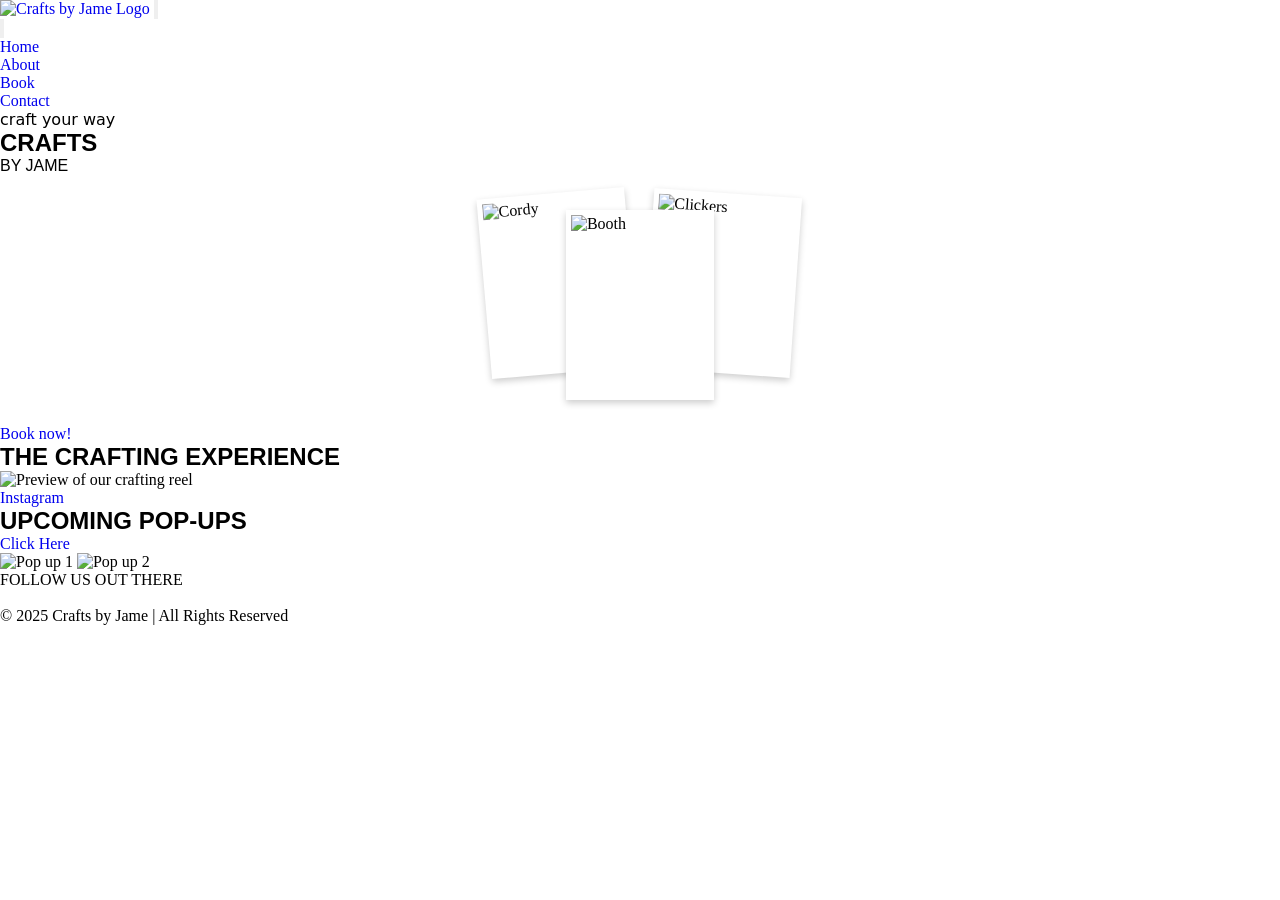
==== index.html @ d99b54c0 "Phone/base HTML for all pages & hamburger menu Home, About, Book and Contact pages with shared heade" ====
<!DOCTYPE html>
<html lang="en">
  <head>
    <meta charset="utf-8">
    <meta name="viewport" content="width=device-width, initial-scale=1.0">
    <title>Crafts by Jame</title>

    <link href="styles.css" rel="stylesheet">
    <link rel="shortcut icon" href="img/favicon.ico">
    <link rel="icon" type="image/png" sizes="32x32" href="img/logo.png">

    <script src="script.js" defer></script>
  </head>

  <body>
    <header id="site_header">
      <a id="logo" href="index.html"><img src="img/logo.png" alt="Crafts by Jame Logo"></a>

      <!-- Hamburger icon (visible on phone) -->
      <button id="menu_open" class="menu_toggle" type="button"
              aria-label="Open menu" aria-controls="site_nav" aria-expanded="false">
        <img src="img/hamburger.svg" alt="">
      </button>

      <!-- The white menu panel from your "Hamburger" frame -->
      <nav id="site_nav" aria-label="Main menu">
        <button id="menu_close" class="menu_toggle" type="button" aria-label="Close menu">
          <img src="img/close.svg" alt="">
        </button>
        <ul>
          <li><a href="index.html" aria-current="page">Home</a></li>
          <li><a href="about.html">About</a></li>
          <li><a href="book.html">Book</a></li>
          <li><a href="contact.html">Contact</a></li>
        </ul>
      </nav>
    </header>

    <main>
      <section id="landing_section" class="home">
        <p class="chelsea tagline">craft your way</p>
        <h1 class="jl_chubby heading">CRAFTS</h1>
        <p class="ahkio subheading">BY JAME</p>

        <div id="photo_display">
          <div id="photo_1_container" class="photo_container">
            <img id="photo_1" src="img/homepage_clickers.png" alt="Clickers">
          </div>
          <div id="photo_2_container" class="photo_container">
            <img id="photo_2" src="img/homepage_booth.png" alt="Booth">
          </div>
          <div id="photo_3_container" class="photo_container">
            <img id="photo_3" src="img/homepage_cordy.png" alt="Cordy">
          </div>
        </div>

        <a class="book_button" href="book.html">Book now!</a>

        <!-- Decorative flowers: empty alt so screen readers skip them -->
        <img class="flower flower_1" src="img/flower_pink.png" alt="" aria-hidden="true">
      </section>

      <section id="reel_section" class="home">
        <h2 class="koulen">
          <span class="heading1">THE CRAFTING</span>
          <span class="heading2">EXPERIENCE</span>
        </h2>

        <!-- The grey box in your design. Swap for a <video> or a thumbnail image -->
        <div id="reel_display">
          <img src="img/reel_thumbnail.png" alt="Preview of our crafting reel">
          <!-- or: <video src="img/reel.mp4" controls muted playsinline></video> -->
        </div>

        <a class="reel_button" href="https://www.instagram.com/craftsbyjame_/" target="_blank" rel="noopener noreferrer">
          <img src="img/instagram_icon.svg" alt="">Instagram
        </a>

        <img class="flower flower_2" src="img/flower_pink.png" alt="" aria-hidden="true">
        <img class="flower flower_3" src="img/flower_maroon.png" alt="" aria-hidden="true">
      </section>

      <section id="popup_section" class="home">
        <h2 class="koulen">
          <span class="heading1">UPCOMING</span>
          <span class="heading2">POP-UPS</span>
        </h2>

        <a class="popup_button" href="https://www.instagram.com/craftsbyjame_/" target="_blank" rel="noopener noreferrer">Click Here</a>

        <div id="popup_display">
          <img id="popup_1" src="img/pop_up_1.png" alt="Pop up 1">
          <img id="popup_2" src="img/pop_up_2.png" alt="Pop up 2">
        </div>

        <img class="flower flower_4" src="img/flower_maroon.png" alt="" aria-hidden="true">
        <img class="flower flower_5" src="img/flower_maroon.png" alt="" aria-hidden="true">
      </section>
    </main>

    <footer>
      <p>FOLLOW US OUT THERE</p>
      <div id="socials">
        <a href="https://l.instagram.com/?u=https%3A%2F%2Fwww.facebook.com%2Fshare%2F1hfjC8iZJB%2F%3Fmibextid%3DwwXIfr%26utm_source%3Dig%26utm_medium%3Dsocial%26utm_content%3Dlink_in_bio&e=AUCQIAP64lQqM_lVX4j5C6bkN1sr5FkUZqqhxcIa7HISJCRMqizkItvLXdOyJtxdk3TzlihBDzHvTtTjVTxsHgUup_4H08R-4UPWXWNkDh7cffEGTd5aubzJmv0h0WjF61WEDGA" aria-label="Facebook"><img src="img/facebook_icon.svg" alt=""></a>
        <a href="https://www.instagram.com/craftsbyjame_?utm_source=ig_web_button_share_sheet&srtk=ZDNlZDc0MzIxNw==" aria-label="Instagram"><img src="img/instagram_icon.svg" alt=""></a>
      </div>
      <p>&copy; 2025 Crafts by Jame | All Rights Reserved</p>
    </footer>
  </body>
</html>
---- styles.css ----
@font-face {
  font-family: 'JI Chubby Caps';
  src: url('fonts/JI Chubby Caps.ttf') format('truetype');
  font-weight: normal;
  font-style: normal;
}

@font-face {
  font-family: 'Ahkio-W00-Light';
  src: url('fonts/Ahkio-W00-Light.ttf') format('truetype');
  font-weight: normal;
  font-style: normal;
}

.chelsea-market-regular {
  font-family: "Chelsea Market", system-ui;
  font-weight: 400;
  font-style: normal;
}

.koulen-regular {
  font-family: "Koulen", sans-serif;
  font-weight: 400;
  font-style: normal;
}

* {
  padding: 0;
  margin: 0;
}

a {
  text-decoration: none;

}

/*PHONE VIEWPORT/BASE STYLES*/

/*BODY STYLES*/
.flower {
  position: absolute;
}

#logo img {
  height: 63px;
  width: 63px;
}

.chelsea {
  font-family: "Chelsea Market", system-ui;
}

.koulen {
  font-family: "Koulen", sans-serif;
}

.jl_chubby {
  font-family: 'JI Chubby Caps', sans-serif;
}

.ahkio {
  font-family: 'Ahkio-W00-Light', sans-serif;
}
/*HEADER STYLES*/

/*NAVIGATION STYLES*/

/*FOOTER STYLES*/

/*HOMEPAGE STYLES*/
/*HOME LANDING SECTION STYLES*/

#photo_display {
  position: relative;
  width: 100%;
  max-width: 380px;
  height: 250px;
  margin: 0 auto;
}

.photo_container {
  position: absolute;
  padding: 5px;
  background: white;
  box-shadow: 0 3px 7px #0003;
  box-sizing: border-box;
}

.photo_container img {
  display: block;
  width: 100%;
  height: 100%;
  object-fit: cover;
  object-position: center;
}

/* Left photo */
#photo_1_container {
  width: 39%;
  height: 72%;
  right: 9%;
  top: 7%;
  transform: rotate(4deg);
  z-index: 1;
}

/* Center photo */
#photo_2_container {
  width: 39%;
  height: 76%;
  left: 30.5%;
  top: 14%;
  z-index: 2;
}

/* Right photo */
#photo_3_container {
  width: 39%;
  height: 72%;
  left: 9%;
  top: 7%;
  transform: rotate(-5deg);
  z-index: 1;
}
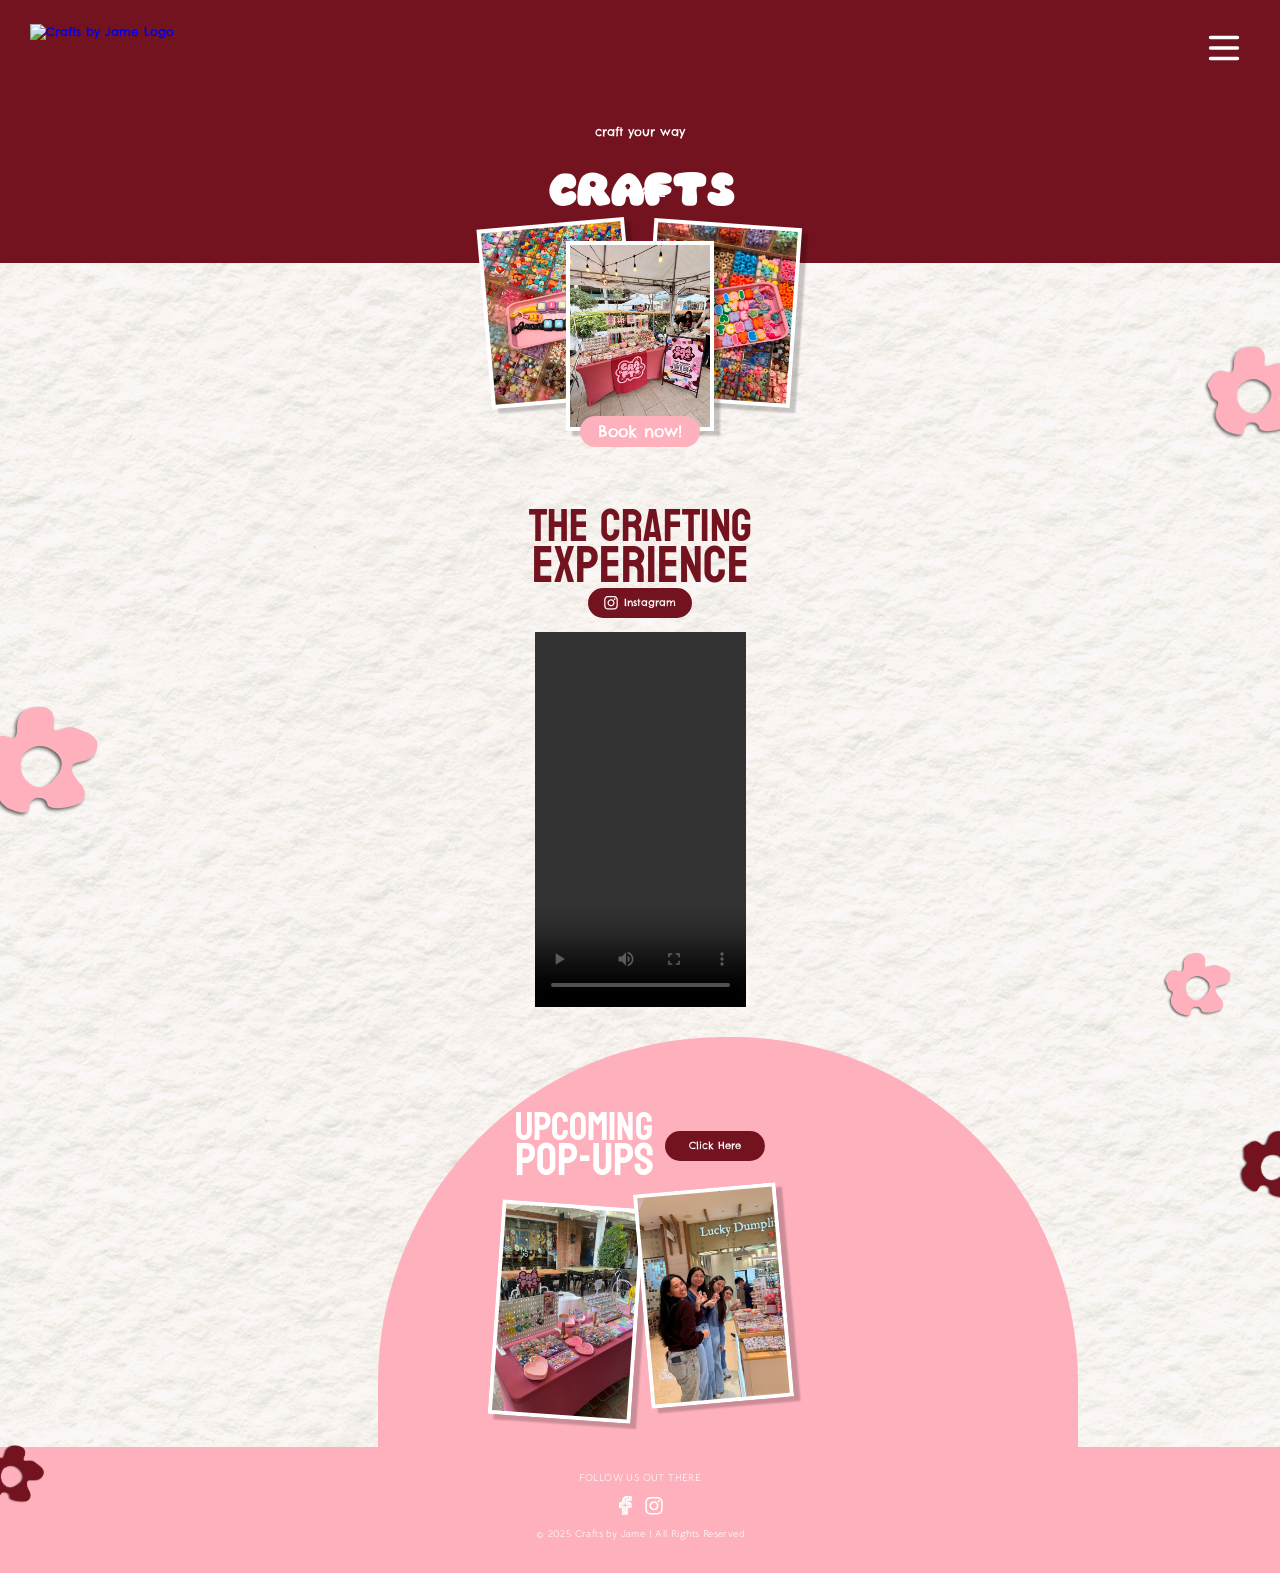
==== commit 75e943ba: "Applied CSS on phone rules Typefaces locally sourced are uploaded" ====
--- a/index.html
+++ b/index.html
@@ -44,13 +44,13 @@
 
         <div id="photo_display">
           <div id="photo_1_container" class="photo_container">
-            <img id="photo_1" src="img/homepage_clickers.png" alt="Clickers">
+            <img id="photo_1" src="img/homepage_clickers.jpg" alt="Clickers">
           </div>
           <div id="photo_2_container" class="photo_container">
-            <img id="photo_2" src="img/homepage_booth.png" alt="Booth">
+            <img id="photo_2" src="img/homepage_booth.jpg" alt="Booth">
           </div>
           <div id="photo_3_container" class="photo_container">
-            <img id="photo_3" src="img/homepage_cordy.png" alt="Cordy">
+            <img id="photo_3" src="img/homepage_cordy.jpg" alt="Cordy">
           </div>
         </div>
 
@@ -68,8 +68,10 @@
 
         <!-- The grey box in your design. Swap for a <video> or a thumbnail image -->
         <div id="reel_display">
-          <img src="img/reel_thumbnail.png" alt="Preview of our crafting reel">
-          <!-- or: <video src="img/reel.mp4" controls muted playsinline></video> -->
+          <video controls>
+            <source src="img/reel.mp4" type="video/mp4">
+            <!--VIDEO REEL DOES NOT INCLUDE CAPTIONS/DESCRIPTIVE ASSISTANCE NOT NEEDED-->
+          </video>
         </div>
 
         <a class="reel_button" href="https://www.instagram.com/craftsbyjame_/" target="_blank" rel="noopener noreferrer">
@@ -77,20 +79,20 @@
         </a>
 
         <img class="flower flower_2" src="img/flower_pink.png" alt="" aria-hidden="true">
-        <img class="flower flower_3" src="img/flower_maroon.png" alt="" aria-hidden="true">
+        <img class="flower flower_3" src="img/flower_pink.png" alt="" aria-hidden="true">
       </section>
 
       <section id="popup_section" class="home">
         <h2 class="koulen">
-          <span class="heading1">UPCOMING</span>
-          <span class="heading2">POP-UPS</span>
+          <span class="heading2">UPCOMING</span>
+          <span class="heading1">POP-UPS</span>
         </h2>
 
         <a class="popup_button" href="https://www.instagram.com/craftsbyjame_/" target="_blank" rel="noopener noreferrer">Click Here</a>
 
         <div id="popup_display">
-          <img id="popup_1" src="img/pop_up_1.png" alt="Pop up 1">
-          <img id="popup_2" src="img/pop_up_2.png" alt="Pop up 2">
+          <img id="popup_1" src="img/pop_up_1.jpg" alt="Pop up 1">
+          <img id="popup_2" src="img/pop_up_2.jpg" alt="Pop up 2">
         </div>
 
         <img class="flower flower_4" src="img/flower_maroon.png" alt="" aria-hidden="true">
@@ -98,11 +100,11 @@
       </section>
     </main>
 
-    <footer>
+    <footer class="bellota">
       <p>FOLLOW US OUT THERE</p>
       <div id="socials">
-        <a href="https://l.instagram.com/?u=https%3A%2F%2Fwww.facebook.com%2Fshare%2F1hfjC8iZJB%2F%3Fmibextid%3DwwXIfr%26utm_source%3Dig%26utm_medium%3Dsocial%26utm_content%3Dlink_in_bio&e=AUCQIAP64lQqM_lVX4j5C6bkN1sr5FkUZqqhxcIa7HISJCRMqizkItvLXdOyJtxdk3TzlihBDzHvTtTjVTxsHgUup_4H08R-4UPWXWNkDh7cffEGTd5aubzJmv0h0WjF61WEDGA" aria-label="Facebook"><img src="img/facebook_icon.svg" alt=""></a>
-        <a href="https://www.instagram.com/craftsbyjame_?utm_source=ig_web_button_share_sheet&srtk=ZDNlZDc0MzIxNw==" aria-label="Instagram"><img src="img/instagram_icon.svg" alt=""></a>
+        <a id="fb" href="https://web.facebook.com/people/Crafts-by-Jame/100069148505794/?mibextid=wwXIfr&rdid=EOwIeHgqQF9pMduc&share_url=https%3A%2F%2Fwww.facebook.com%2Fshare%2F1hfjC8iZJB%2F%3Fmibextid%3DwwXIfr%26utm_source%3Dig%26utm_medium%3Dsocial%26utm_content%3Dlink_in_bio&_rdc=1&_rdr#" aria-label="Facebook"><img src="img/facebook_icon.svg" alt=""></a>
+        <a id="ig" href="https://www.instagram.com/craftsbyjame_?utm_source=ig_web_button_share_sheet&srtk=ZDNlZDc0MzIxNw==" aria-label="Instagram"><img src="img/instagram_icon.svg" alt=""></a>
       </div>
       <p>&copy; 2025 Crafts by Jame | All Rights Reserved</p>
     </footer>
--- a/styles.css
+++ b/styles.css
@@ -1,3 +1,5 @@
+/* Google Fonts for Chelsea Market, Koulen and Bellota Text (the HTML doesn't link them) */
+@import url('https://fonts.googleapis.com/css2?family=Bellota+Text:wght@400;700&family=Chelsea+Market&family=Koulen&display=swap');
 
 @font-face {
   font-family: 'JI Chubby Caps';
@@ -13,6 +15,20 @@
   font-style: normal;
 }
 
+/* ============================================================
+   DESIGN TOKENS
+   ============================================================ */
+:root {
+  --pink_light: #FDDEE3;
+  --pink: #FEB0BD;
+  --maroon: #73131F;
+  --white: #FFFFFF;
+  --black: #000000;
+  --paper: #F7F3F0;          /* fallback color while the paper image loads */
+  --paper_img: url('img/paper_bg.jpg');
+  --photo_shadow: 6px 5px 2px #0003;
+}
+
 .chelsea-market-regular {
   font-family: "Chelsea Market", system-ui;
   font-weight: 400;
@@ -32,14 +48,104 @@
 
 a {
   text-decoration: none;
-
 }
 
 /*PHONE VIEWPORT/BASE STYLES*/
 
 /*BODY STYLES*/
+html {
+  scroll-behavior: smooth;
+  overflow-x: hidden;          /* stops flowers that bleed off the edge from widening the page on phones (body alone isn't enough) */
+}
+
+body {
+  font-synthesis: none;
+  font-family: "Chelsea Market", system-ui;
+  font-size: 12px;
+  line-height: 1.4;
+  color: var(--maroon);
+  background: var(--paper_img) top center / 100% auto repeat-y, var(--paper);
+  overflow-x: hidden;          /* flowers bleed off the screen edge */
+}
+
+/* Decorations (flowers, the pink pop-up dome) deliberately stick out past the screen edges. Clip them at <main>
+   so they can't make the page wider than the phone; that is what stretched the fixed menu bar. Only the
+   horizontal axis is clipped, so flowers can still overlap sections above and below. */
+main {
+  overflow-x: clip;
+}
+
+
+a:focus-visible,
+button:focus-visible {
+  outline: 3px solid var(--black);
+  outline-offset: 3px;
+}
+
 .flower {
   position: absolute;
+
+  pointer-events: none;
+}
+
+/* About page only: pink glow in the top-left and bottom-right corners, plain paper everywhere else.
+   Two radial gradients, one centered on each corner. The numbers in "ellipse 140% 48%" are the glow's
+   width (as % of page width) and height (as % of page height). The extra stops make the fade long and
+   gradual; the 0.95 on the first stop is how strong the pink is at the corner. */
+body:has(#about_section) {
+  background:
+    radial-gradient(ellipse 90% 40% at 0% 0%,
+      rgba(254, 176, 189, 0.95) 0%,
+      rgba(254, 176, 189, 0.75) 10%,
+      rgba(254, 176, 189, 0.50) 25%,
+      rgba(254, 176, 189, 0.28) 60%,
+      rgba(254, 176, 189, 0.10) 80%,
+      rgba(254, 176, 189, 0) 100%) center / 100% 100% no-repeat,
+    radial-gradient(ellipse 140% 36% at 100% 100%,
+      rgba(254, 176, 189, 0.95) 0%,
+      rgba(254, 176, 189, 0.75) 10%,
+      rgba(254, 176, 189, 0.50) 25%,
+      rgba(254, 176, 189, 0.28) 60%,
+      rgba(254, 176, 189, 0.10) 80%,
+      rgba(254, 176, 189, 0) 100%) center / 100% 100% no-repeat,
+    var(--paper_img) top center / 100% auto repeat-y,
+    var(--paper);
+}
+
+/* Book page only: same two-corner pink glow idea as About, but the top-left glow is stronger and fades out
+   slowly over ~1100px (a 300px x 1100px ellipse), because this page is much taller. The first number in each
+   rgba is how strong the pink is at that distance from the corner. */
+body:has(#book_section) {
+  background:
+    radial-gradient(ellipse 300px 1100px at 0% 0%,
+      rgba(254, 176, 189, 0.60) 0%,
+      rgba(254, 176, 189, 0.55) 14%,
+      rgba(254, 176, 189, 0.47) 36%,
+      rgba(254, 176, 189, 0.40) 50%,
+      rgba(254, 176, 189, 0.28) 64%,
+      rgba(254, 176, 189, 0.15) 82%,
+      rgba(254, 176, 189, 0) 100%) top left / 100% 100% no-repeat,
+    radial-gradient(ellipse 140% 36% at 100% 100%,
+      rgba(254, 176, 189, 0.95) 0%,
+      rgba(254, 176, 189, 0.75) 10%,
+      rgba(254, 176, 189, 0.50) 25%,
+      rgba(254, 176, 189, 0.28) 60%,
+      rgba(254, 176, 189, 0.10) 80%,
+      rgba(254, 176, 189, 0) 100%) center / 100% 100% no-repeat,
+    var(--paper_img) top center / 100% auto repeat-y,
+    var(--paper);
+}
+
+/* Contact page only: soft pink glow from the top-left corner, fading into the plain paper */
+body:has(#contact_section) {
+  background:
+    radial-gradient(ellipse 160% 440px at 0% 0%,
+      rgba(254, 176, 189, 0.55) 0%,
+      rgba(254, 176, 189, 0.35) 25%,
+      rgba(254, 176, 189, 0.15) 55%,
+      rgba(254, 176, 189, 0) 100%) center / 100% 100% no-repeat,
+    var(--paper_img) top center / 100% auto repeat-y,
+    var(--paper);
 }
 
 #logo img {
@@ -53,37 +159,205 @@
 
 .koulen {
   font-family: "Koulen", sans-serif;
+  font-weight: 400;
+  font-size: 48px;
+  line-height: 0.72;           /* tight stacked caps, as in the design */
+  color: var(--maroon);
+}
+
+/* Line 1 and line 2 use different sizes so both lines are the same width (aligned on both sides) */
+.koulen .heading1,
+.koulen .heading2 {
+  display: block;
+}
+
+.koulen .heading1 {
+  font-size: 46px;
+  line-height: 0.8;
+}
+
+.koulen .heading2 {
+  font-size: 40px;
+  line-height: 0.78;
+}
+
+#reel_section .koulen .heading2 {
+  font-size: 52px;             /* "EXPERIENCE" is shorter than "THE CRAFTING", so it needs to be larger */
 }
 
 .jl_chubby {
   font-family: 'JI Chubby Caps', sans-serif;
+  font-weight: normal;
+  font-size: 47px;
+  line-height: 1;
+  letter-spacing: -0.08em;     /* tighter kerning, as in the design */
+  font-kerning: normal;
+  text-rendering: optimizeLegibility;
 }
 
 .ahkio {
   font-family: 'Ahkio-W00-Light', sans-serif;
 }
+
+/* Shared pill buttons */
+.book_button,
+.reel_button,
+.popup_button {
+  display: inline-flex;
+  align-items: center;
+  justify-content: center;
+  gap: 6px;
+  border-radius: 999px;
+  font-family: "Chelsea Market", system-ui;
+  line-height: 1.2;
+}
+
 /*HEADER STYLES*/
+#site_header {
+  position: absolute;
+  top: 0;
+  left: 0;
+  width: 100%;
+  box-sizing: border-box;
+  padding: 24px 32px 0 30px;   /* right padding sets the hamburger's right margin (was 22px) */
+  display: flex;
+  align-items: flex-start;
+  justify-content: space-between;
+  z-index: 100;
+}
+
+.menu_toggle {
+  background: none;
+  border: 0;
+  padding: 6px;
+  cursor: pointer;
+  line-height: 0;
+}
+
+.menu_toggle img {
+  width: 36px;
+  height: 36px;
+  display: block;
+}
 
 /*NAVIGATION STYLES*/
-
-/*FOOTER STYLES*/
+/* White bar that drops down from the top when .is_open is added: X on the right, links in one row */
+#site_nav {
+  position: fixed;
+  top: 0;
+  left: 0;
+  right: 0;
+  box-sizing: border-box;
+  padding: 25px 40px 26px;
+  background: var(--white);
+  box-shadow: 0 6px 18px #0003;
+  display: flex;
+  flex-direction: column;
+  align-items: flex-end;
+  z-index: 200;
+  transform: translateY(-110%);
+  visibility: hidden;
+  transition: transform 0.3s ease, visibility 0s linear 0.3s;
+}
+
+#site_nav.is_open {
+  transform: translateY(0);
+  visibility: visible;
+  transition: transform 0.3s ease;
+}
+
+#menu_close {
+  margin-right: -8px;           /* lines the X up with the hamburger icon: header right padding (32px) minus nav right padding (40px) */
+}
+
+#menu_close img {
+  width: 33px;
+  height: 33px;
+}
+
+/* The X is focused by script.js when the menu opens; keep a neat, subtle ring for keyboard users only */
+#menu_close:focus-visible {
+  outline: 2px solid var(--pink);
+  outline-offset: 0;
+  border-radius: 8px;
+}
+
+#site_nav ul {
+  list-style: none;
+  width: 100%;
+  display: flex;
+  flex-direction: row;
+  justify-content: space-between;
+  align-items: center;
+  margin-top: 8px;
+}
+
+#site_nav a {
+  font-family: "Chelsea Market", system-ui;
+  font-size: 16px;
+  color: var(--black);
+}
+
+#site_nav a[aria-current="page"] {
+  color: var(--pink);
+}
+
+/* The About and Contact page headers sit on a light background, so the hamburger icon is forced to black there */
+body:has(#about_section) #menu_open img,
+body:has(#book_section) #menu_open img,
+body:has(#contact_section) #menu_open img {
+  filter: brightness(0);
+}
+
+/* The Home header sits on the maroon top, so the hamburger icon is forced to white there
+   (brightness(0) turns any icon black, then invert(1) flips it to white) */
+body:has(#landing_section) #menu_open img {
+  filter: brightness(0) invert(1);
+}
 
 /*HOMEPAGE STYLES*/
 /*HOME LANDING SECTION STYLES*/
+/* Maroon top (ends 263px down), paper below; the photos straddle the edge */
+#landing_section {
+  position: relative;
+  display: flex;
+  flex-direction: column;
+  align-items: center;
+  box-sizing: border-box;
+  padding-top: 124px;
+  background: linear-gradient(var(--maroon) 0 263px, transparent 263px);
+  text-align: center;
+}
+
+.tagline {
+  font-size: 12px;
+  color: var(--white);
+}
+
+.heading {
+  color: var(--white);
+}
+
+.subheading {
+  margin-top: -6px;
+  font-size: 16px;
+  line-height: 1.2;
+  color: var(--white);
+}
 
 #photo_display {
   position: relative;
   width: 100%;
   max-width: 380px;
   height: 250px;
-  margin: 0 auto;
+  margin: 5px auto 0;
 }
 
 .photo_container {
   position: absolute;
-  padding: 5px;
+  padding: 4px;
   background: white;
-  box-shadow: 0 3px 7px #0003;
+  box-shadow: var(--photo_shadow);
   box-sizing: border-box;
 }
 
@@ -95,8 +369,34 @@
   object-position: center;
 }
 
-/* Left photo */
+#reel_display video {
+  width: 222px;
+  height: 375px;
+  width: auto;
+  z-index: 1;
+}
+
+/* Left photo (Clickers) */
 #photo_1_container {
+  width: 39%;
+  height: 72%;
+  left: 9%;
+  top: 7%;
+  transform: rotate(-5deg);
+  z-index: 1;
+}
+
+/* Center photo (Booth) */
+#photo_2_container {
+  width: 39%;
+  height: 76%;
+  left: 30.5%;
+  top: 14%;
+  z-index: 2;
+}
+
+/* Right photo (Cordy) */
+#photo_3_container {
   width: 39%;
   height: 72%;
   right: 9%;
@@ -105,22 +405,927 @@
   z-index: 1;
 }
 
-/* Center photo */
-#photo_2_container {
-  width: 39%;
-  height: 76%;
-  left: 30.5%;
-  top: 14%;
-  z-index: 2;
-}
-
-/* Right photo */
-#photo_3_container {
-  width: 39%;
-  height: 72%;
-  left: 9%;
-  top: 7%;
+#photo_1 { object-position: 50% 55%; }
+#photo_2 { object-position: 65% 40%; }
+#photo_3 { object-position: 40% 50%; }
+
+/* Overlaps the bottom of the center photo */
+.book_button {
+  position: relative;
+  z-index: 5;
+  margin-top: -40px;
+  padding: 6px 18px;
+  background: var(--pink);
+  color: var(--white);
+  font-size: 16px;
+}
+
+.flower_1 {
+  width: 100px;
+  right: -23px;
+  top: 345px;
+}
+
+/*REEL SECTION STYLES*/
+/* Visual order: heading, Instagram button, video (the HTML has the video before the button) */
+#reel_section {
+  position: relative;
+  display: flex;
+  flex-direction: column;
+  align-items: center;
+  box-sizing: border-box;
+  padding: 62px 20px 30px;
+  text-align: center;
+}
+
+#reel_section h2 { order: 1; }
+.reel_button { order: 2; }
+#reel_display { order: 3; }
+
+.reel_button {
+  margin-top: 1px;
+  padding: 8px 16px;
+  background: var(--maroon);
+  color: var(--white);
+  font-size: 10px;
+}
+
+.reel_button img {
+  width: 14px;
+  height: 14px;
+  display: block;
+}
+
+#reel_display {
+  display: flex;
+  justify-content: center;
+  margin-top: 14px;
+}
+
+#reel_display video {
+  display: block;
+  aspect-ratio: 9 / 16;
+  max-width: 100%;
+  background: #D9D9D9;
+}
+
+.flower_2 {
+  width: 120px;
+  left: -20px;
+  top: 258px;
+
+}
+
+.flower_3 {
+  width: 70px;
+  right: 48px;
+  top: 505px;
+  
+}
+
+/*POP-UP SECTION STYLES*/
+/* Heading and button share the first row. The dome is a 546px-wide circle (wider than the screen),
+   centered behind the section, so the top edge curves gently and runs off the sides. */
+#popup_section {
+  position: relative;
+  display: grid;
+  grid-template-columns: 150px 100px;
+  justify-content: center;
+  align-items: center;
+  column-gap: -20px;
+  box-sizing: border-box;
+  padding: 75px 20px 28px;
+}
+
+#popup_section::before {
+  content: "";
+  position: absolute;
+  top: 0;
+  bottom: -1px;
+  left: 60%;
+  width:700px;
+  height: 457.62;
+  margin-left: -390px;
+  background: var(--pink);
+  border-radius: 345px 345px 0 0;
+  z-index: 0;
+}
+
+#popup_section > *:not(.flower) {
+  position: relative;
+  z-index: 1;
+}
+
+#popup_section .koulen {
+  grid-column: 1;
+  color: var(--white);
+}
+
+.popup_button {
+  grid-column: 2;
+  padding: 9px 6px;
+  background: var(--maroon);
+  color: var(--white);
+  font-size: 10px;
+}
+
+#popup_display {
+  grid-column: 1 / -1;
+  display: flex;
+  justify-content: center;
+  align-items: flex-start;
+  gap: 4px;
+  margin-top: 8px;
+}
+
+#popup_display img {
+  display: block;
+  width: 152px;
+  height: 215px;
+  aspect-ratio: 2 / 3;
+  box-sizing: border-box;
+  padding: 4px;
+  background: var(--white);
+  box-shadow: var(--photo_shadow);
+  object-fit: cover;
+  object-position: center;
+}
+
+#popup_1 {
+  margin-top: 16px;
+  transform: rotate(4deg);
+}
+
+#popup_2 {
   transform: rotate(-5deg);
+}
+
+.flower_4 {
+  width: 59.72px;
+  left: -20px;
+  bottom: -58px;
+  transform: rotate(30deg);
+
+}
+
+.flower_5 {
+  width: 70px;
+  right: -27px;
+  top: 92px;
+  transform: rotate(34deg);
+
+}
+
+/*ABOUT PAGE STYLES*/
+/* Intro: text stacked above the photo (the gradient lives on the body, see top of file) */
+#about_section {
+  position: relative;
+  box-sizing: border-box;
+  padding: 100px 20px 28px;
+  text-align: center;
+}
+
+.about_heading {
+  color: var(--maroon);
+}
+
+.about_description, .about_description2 {
+  max-width: 240px;
+  margin: 12px auto 0;
+  font-size: 12px;
+  line-height: 1;
+  color: var(--black);
+}
+
+.about_description2 {
+  max-width: 250px;
+  margin-top: -1px;
+}
+
+#about_photo {
+  display: block;
+  width: min(100%, 273px);
+  aspect-ratio: 3 / 2;
+  height: 227px;
+  margin: 15px auto 0;
+  box-sizing: border-box;
+  padding: 4px;
+  background: var(--white);
+  box-shadow: var(--photo_shadow);
+  object-fit: cover;
+  object-position: center;
+}
+
+/* Products: outlined chubby heading, then one row per product (tilted photo left, text right) */
+#products_section {
+  position: relative;
+  box-sizing: border-box;
+  padding: 44px 0 70px;
+}
+
+.products_heading {
+  font-family: 'JI Chubby Caps', sans-serif;
+  font-weight: normal;
+  font-size: 34px;
+  text-align: center;
+  margin-top: -35px;
+  color: var(--pink_light);
+  -webkit-text-stroke: 5px var(--maroon);
+  paint-order: stroke fill;    /* keeps the stroke outside the letters so the pink fill stays full size */
+  text-shadow: 0 8px 8px #0003;
+}
+
+.product {
+  display: flex;
+  align-items: center;
+  justify-content: center;
+  gap: 18px;
+  margin-top: 15px;
+}
+
+.products_heading + .product {
+  margin-top: 12px;
+}
+
+.product img {
+  position: relative;
+  z-index: 2;                  /* photos sit above the flowers */
+  flex: none;
+  display: block;
+  width: 151px;
+  height: 146px;
+  box-sizing: border-box;
+  padding: 4px;
+  background: var(--white);
+  box-shadow: var(--photo_shadow);
+  object-fit: cover;
+  object-position: center;
+  transform: rotate(9deg);
+}
+
+.product_info {
+  flex: none;
+  width: 110px;
+  text-align: left;
+}
+
+.product_showcase {
+  display: inline-block;
+  font-size: 24px;
+  line-height: 1;
+  color: var(--maroon);
+}
+
+.product_description {
+  margin-top: -2px;
+  font-size: 10px;
+  line-height: 1;
+  color: var(--black);
+}
+
+/* About flowers (rotation values are eyeballed from the design; tweak the degrees as needed) */
+/* Left of the PRODUCTS heading */
+#products_section .flower_2 {
+  width: 120px;
+  right: auto;
+  left: -55px;
+  top: 10px;
+  transform: rotate(15deg);
+  z-index: 3;
+}
+
+/* Right, beside Clicky and Cordy */
+#products_section .flower_3 {
+  width: 120px;
+  left: auto;
+  right: -32px;
+  top: 458px;
+  transform: rotate(-2deg);
   z-index: 1;
 }
 
+/*BOOK PAGE STYLES*/
+/* The phone layout is a 375px-wide column (the pink glow lives on the body, same as the About page).
+   Sizes and positions below were measured from the design at 375px. */
+
+/* Intro: two tilted photos on the left, heading + description on the right */
+#book_section {
+  position: relative;
+  box-sizing: border-box;
+  max-width: 375px;
+  height: 326px;               /* the PACKAGE heading starts right under this */
+  margin: 0 auto;
+}
+
+#book_photos img {
+  position: absolute;
+  width: 122px;
+  height: 153px;
+  box-sizing: border-box;
+  padding: 4px;
+  background: var(--white);
+  box-shadow: var(--photo_shadow);
+  object-fit: cover;
+  object-position: center;
+}
+
+#book_1 {
+  left: 42px;
+  top: 97px;
+  transform: rotate(-1deg);
+  z-index: 1;
+}
+
+#book_2 {
+  left: 98px;
+  top: 134px;
+  transform: rotate(5deg);
+  z-index: 2;                  /* sits in front of the first photo */
+}
+
+#book_text {
+  position: absolute;
+  top: 116px;
+  right: 35px;
+  width: 100px;
+}
+
+/* BOOK and NOW use different sizes so both lines end up the same width, as on the Home page */
+#book_text .koulen span {
+  display: block;
+}
+
+.book_heading1 {
+  font-size: 46px;
+}
+
+.book_heading2 {
+  font-size: 55px;
+  margin-top: 3px;
+}
+
+.book_description {
+  margin-top: 6px;
+  font-size: 12px;
+  line-height: 13px;
+  color: var(--black);
+}
+
+/* Hero flower (rotation is eyeballed from the design; tweak the degrees as needed). Every property is set
+   because the Home page has a global .flower_1 rule. */
+#book_section .flower_1 {
+  width: 95px;
+  left: -35px;
+  right: auto;
+  top: 258px;
+  bottom: auto;
+  transform: rotate(55deg);
+}
+
+/* Packages: heading, "starts at" line, then one card per package */
+#package_section {
+  position: relative;
+  box-sizing: border-box;
+  max-width: 375px;
+  margin: 0 auto;
+  text-align: center;
+}
+
+.package_heading {
+  font-family: 'JI Chubby Caps', sans-serif;
+  font-weight: normal;
+  font-size: 34px;
+  line-height: 1;
+  letter-spacing: 0.05em;
+  color: var(--pink_light);
+  -webkit-text-stroke: 5px var(--maroon);
+  paint-order: stroke fill;    /* keeps the stroke outside the letters so the pink fill stays full size */
+  text-shadow: 0 5px 5px #0003;
+}
+
+.package_start {
+  font-size: 24px;
+  line-height: 1;
+  margin-top: 2px;
+  color: var(--maroon);
+}
+
+/* The <article> is just a wrapper: the visible card is the maroon title + the pink list, and the
+   price tags sit below it. Cards are above the flowers so flowers tuck behind them. */
+.package_card {
+  position: relative;
+  z-index: 4;
+  width: 244px;
+  margin: 12px auto 0;
+}
+
+.package_card + .package_card {
+  margin-top: 35px;
+}
+
+.package_card h3 {
+  display: flex;
+  align-items: center;
+  justify-content: center;
+  box-sizing: border-box;
+  height: 95px;
+  padding: 40px 30px 25px 30px;             /* narrow enough that "PREMIUM PACKAGE A" breaks onto two lines */
+  border-radius: 25px 25px 0 0;
+  background: var(--maroon);
+  font-family: 'JI Chubby Caps', sans-serif;
+  font-weight: normal;
+  font-size: 23px;
+  line-height: 21px;
+  color: var(--white);
+  text-align: center;
+}
+
+.package_inclusions {
+  list-style: none;
+  overflow: hidden;
+  border: 1px solid var(--maroon);
+  border-top: 0;
+  border-radius: 0 0 18px 18px;
+  background: var(--pink_light);
+}
+
+.package_inclusions li {
+  padding: 9.5px 10px;
+  font-size: 16px;
+  line-height: 18.5px;
+  color: var(--black);
+}
+
+.package_inclusions li + li {
+  border-top: 1px solid #0000004d;   /* thin grey divider between rows */
+}
+
+.package_prices {
+  display: flex;
+  justify-content: center;
+  gap: 6px;
+  margin-top: 10px;
+}
+
+.price_tag {
+  display: flex;
+  flex-direction: column;
+  align-items: center;
+  justify-content: center;
+  box-sizing: border-box;
+  width: 93px;
+  padding: 20px 10px;
+  border-radius: 14px;
+  background: var(--maroon);
+  font-size: 15px;
+  line-height: 19px;
+  color: var(--white);
+}
+
+.price_tag span {
+  font-size: 20px;
+  line-height: 19px;
+}
+
+.price_tag small {
+  font-size: 10px;
+  line-height: 14px;
+}
+
+/* A package with only one price (Package C) gets a wider, slightly tighter tag */
+.price_tag:only-child {
+  width: 180px;
+  padding: 14.5px 8px;
+  line-height: 14.5px;
+}
+
+.price_tag:only-child small {
+  line-height: 12px;
+}
+
+/* Package flowers (rotations are eyeballed from the design; tweak the degrees as needed).
+   Every property is set because the Home page has global .flower_2 to .flower_5 rules. */
+/* Right of Package B, tucked behind the card */
+#package_section .flower_2 {
+  width: 125px;
+  left: auto;
+  right: -47px;
+  top: 522px;
+  bottom: auto;
+  transform: rotate(0deg);
+}
+
+/* Left of Package B, mostly off the screen edge */
+#package_section .flower_3 {
+  width: 110px;
+  left: -94px;
+  right: auto;
+  top: 586px;
+  bottom: auto;
+  transform: rotate(0deg);
+}
+
+/* Left of Package C, tucked behind the card */
+#package_section .flower_4 {
+  width: 92px;
+  left: -22px;
+  right: auto;
+  top: 883px;
+  bottom: auto;
+  transform: rotate(0deg);
+}
+
+/* Small one under it, left edge */
+#package_section .flower_5 {
+  width: 60px;
+  left: -16px;
+  right: auto;
+  top: 1084px;
+  bottom: auto;
+  transform: rotate(0deg);
+}
+
+/* Booking form: heading, then a maroon card with a label + field per row */
+#form_section {
+  box-sizing: border-box;
+  max-width: 375px;
+  margin: 52px auto 0;
+  padding-bottom: 34px;
+  text-align: center;
+}
+
+.form_heading {
+  font-size: 30px;
+  line-height: 20px;
+  letter-spacing: -0.01em;
+}
+
+#booking_form {
+  box-sizing: border-box;
+  width: calc(100% - 58px);
+  max-width: 317px;
+  margin: 13px auto 0;
+  padding: 18px 31px 19px;
+  border-radius: 28px;
+  background: var(--maroon);
+  text-align: left;
+}
+
+#booking_form label {
+  display: block;
+  margin: 0 0 3px 9px;
+  font-size: 18px;
+  line-height: 22px;
+  color: var(--white);
+}
+
+#booking_form input,
+#booking_form select {
+  display: block;
+  box-sizing: border-box;
+  width: 100%;
+  height: 34px;
+  margin-bottom: 16px;
+  padding: 0 12px;
+  border: 3px solid var(--pink);
+  border-radius: 10px;
+  background: var(--white);
+  font-family: "Chelsea Market", system-ui;
+  font-size: 12px;
+  line-height: 1.2;
+  color: var(--black);
+}
+
+#booking_form ::placeholder {
+  color: #8a8a8a;
+  opacity: 1;
+}
+
+/* Dropdown: custom arrow, grey "SELECT PREFERRED RATE" until a rate is chosen, text centered like the design */
+#booking_form select {
+  appearance: none;
+  -webkit-appearance: none;
+  padding: 0 30px;
+  text-align: center;
+  text-align-last: center;
+  background: var(--white) url("data:image/svg+xml,%3Csvg xmlns='http://www.w3.org/2000/svg' width='10' height='6' viewBox='0 0 10 6'%3E%3Cpath d='M0 0l5 6 5-6z' fill='%238a8a8a'/%3E%3C/svg%3E") no-repeat right 12px center;
+}
+
+#booking_form select:invalid {
+  color: #8a8a8a;
+}
+
+#booking_form select option,
+#booking_form select optgroup {
+  color: var(--black);
+}
+
+#booking_form input:focus-visible,
+#booking_form select:focus-visible {
+  outline: 3px solid var(--white);
+  outline-offset: 2px;
+}
+
+#book_submit {
+  display: block;
+  width: 108px;
+  height: 32px;
+  margin: 22px auto 0;
+  border: 3px solid var(--pink);
+  border-radius: 999px;
+  background: var(--white);
+  font-family: "Chelsea Market", system-ui;
+  font-size: 13px;
+  line-height: 1;
+  color: var(--black);
+  cursor: pointer;
+}
+
+/*CONTACT PAGE STYLES*/
+/* Intro: heading, description and the three pill buttons */
+#contact_section {
+  position: relative;
+  box-sizing: border-box;
+  padding: 176px 20px 79px;
+  text-align: center;
+}
+
+#contact_section .koulen span {
+  display: block;
+}
+
+.contact_heading2 {
+  margin-top: 2px;
+}
+
+.contact_description {
+  max-width: 240px;
+  margin: 8px auto 0;
+  font-size: 12px;
+  line-height: 1;
+  color: var(--black);
+}
+
+#contact_buttons {
+  display: flex;
+  flex-wrap: wrap;
+  justify-content: center;
+  gap: 6px 7px;
+  margin-top: 10px;
+}
+
+#contact_buttons a {
+  display: inline-flex;
+  align-items: center;
+  gap: 6px;
+  padding: 9px 16px;
+  border-radius: 999px;
+  background: var(--pink);
+  box-shadow: 0 3px 5px #0003;
+  font-family: "Chelsea Market", system-ui;
+  font-size: 12px;
+  line-height: 1.2;
+  color: var(--white);
+}
+
+#contact_buttons img {
+  width: 18px;
+  height: 18px;
+  display: block;
+}
+
+/* Contact flowers (rotations are eyeballed from the design; tweak the degrees as needed) */
+#contact_section .flower_1 {
+  width: 95px;
+  left: -15px;
+  right: auto;
+  top: 131px;
+  bottom: auto;
+  /* transform: rotate(-2deg); */
+}
+
+#contact_section .flower_2 {
+  width: 40px;
+  left: auto;
+  right: 65px;
+  top: 78px;
+  bottom: auto;
+  /* transform: rotate(8deg); */
+}
+
+/* Calendar: maroon dome (a 948px-wide circle, wider than the screen, so the top curves gently) holding
+   a white card per month. script.js builds the cards from the Google Sheet. */
+#calendar_section {
+  position: relative;
+  box-sizing: border-box;
+  padding: 86px 0 80px;
+  min-height: 300px;           /* smallest dome size when there are no events; grows with the cards */
+  text-align: center;
+}
+
+#calendar_section::before {
+  content: "";
+  position: absolute;
+  top: 0;
+  bottom: 0;
+  left: 50%;
+  width: 480px;
+  margin-left: -245px;
+  background: var(--maroon);
+  border-radius: 100% 100% 0 0;
+  z-index: 0;
+}
+
+#calendar_section > *:not(.flower) {
+  position: relative;
+  z-index: 1;
+}
+
+.calendar_heading {
+  font-size: 32px;
+  color: var(--white);
+}
+
+#calendar_section > #events {
+  z-index: 2;                  /* card sits above flower_5 */
+  width: 100%;
+  max-width: 297px;
+  margin: 20px auto 0;
+}
+
+.event_month {
+  overflow: hidden;
+  border-radius: 28px;
+  background: var(--white);
+}
+
+.event_month + .event_month {
+  margin-top: 16px;
+}
+
+.month_title {
+  display: flex;
+  align-items: center;
+  justify-content: center;
+  height: 44px;
+  font-weight: 400;
+  font-size: 20px;
+  line-height: 1;
+  background: var(--pink);
+  color: var(--white);
+}
+
+.event_list {
+  list-style: none;
+  display: flex;
+  flex-direction: column;
+  gap: 8px;
+  padding: 24px 14px 21px;
+}
+
+.event_item {
+  display: flex;
+  align-items: center;
+  gap: 8px;
+  min-height: 44px;
+  box-sizing: border-box;
+  padding: 9px 12px 9px 14px;
+  border-radius: 10px;
+  background: var(--maroon);
+  color: var(--white);
+  text-align: left;
+}
+
+.event_day {
+  flex: none;
+  min-width: 26px;
+  text-align: center;
+  font-size: 16px;
+  line-height: 1;
+}
+
+.event_place {
+  font-size: 12px;
+  line-height: 1;
+}
+
+/* Loading / empty / error messages from script.js */
+.events_message {
+  padding: 0 20px;
+  font-size: 12px;
+  line-height: 1.3;
+  color: var(--white);
+}
+
+/* Calendar flowers (rotations are eyeballed from the design; tweak the degrees as needed) */
+/* Maroon, above the dome on the right */
+#calendar_section .flower_3 {
+  width: 60px;
+  left: auto;
+  right: 25px;
+  top: -97px;
+  bottom: auto;
+  transform: rotate(45deg);
+}
+
+/* Small pink, top left inside the dome */
+#calendar_section .flower_4 {
+  width: 38px;
+  left: 31px;
+  right: auto;
+  top: 53px;
+  bottom: auto;
+  transform: rotate(10deg);
+}
+
+/* Pink, bottom left, tucked behind the card */
+#calendar_section .flower_5 {
+  width: 52px;
+  left: 29px;
+  right: auto;
+  top: auto;
+  bottom: 53px;
+  transform: rotate(7deg);
+  z-index: 1;
+}
+
+/* Large pink, bottom right, in front of the card corner */
+#calendar_section .flower_6 {
+  width: 92px;
+  left: auto;
+  right: -10px;
+  top: auto;
+  bottom: -8px;
+  transform: rotate(-35deg);
+  z-index: 3;
+}
+
+/* Contact page only: if the page is shorter than the screen, the maroon dome grows to fill the gap
+   so the footer always sits at the bottom with no bare paper under it. */
+body:has(#contact_section) {
+  min-height: 100vh;
+  min-height: 100dvh;
+  display: flex;
+  flex-direction: column;
+}
+
+body:has(#contact_section) main {
+  flex: 1;
+  display: flex;
+  flex-direction: column;
+}
+
+body:has(#contact_section) #calendar_section {
+  flex: 1;
+}
+
+/*FOOTER STYLES*/
+footer {
+  box-sizing: border-box;
+  padding: 24px 20px 32px;
+  background: var(--pink);
+  color: var(--white);
+  text-align: center;
+  display: flex;
+  flex-direction: column;
+  align-items: center;
+  gap: 12px;
+}
+
+/* Footer text uses Bellota Text via the .bellota class on <footer> */
+.bellota {
+  font-family: "Bellota Text", system-ui, sans-serif;
+}
+
+footer p {
+  font-size: 10px;
+  letter-spacing: 0.04em;
+}
+
+#socials {
+  display: flex;
+  gap: 10px;
+}
+
+#socials img {
+  width: 18px;
+  height: 18px;
+  display: block;
+}
+
+/* The Facebook icon is an <img>, so CSS can't change its SVG stroke (that's why the old #fb rule did nothing).
+   Instead, four tiny white drop-shadows (no blur) are stacked around the icon to thicken its lines by ~1px.
+   Raise or lower the 0.45px to make the stroke thicker or thinner. Only the footer's Facebook icon is affected. */
+#socials a[aria-label="Facebook"] img {
+  filter:
+    drop-shadow(0.45px 0 0 var(--white))
+    drop-shadow(-0.45px 0 0 var(--white))
+    drop-shadow(0 0.45px 0 var(--white))
+    drop-shadow(0 -0.45px 0 var(--white));
+}
+
+@media (prefers-reduced-motion: reduce) {
+  html { scroll-behavior: auto; }
+  #site_nav,
+  #site_nav.is_open { transition: none; }
+}
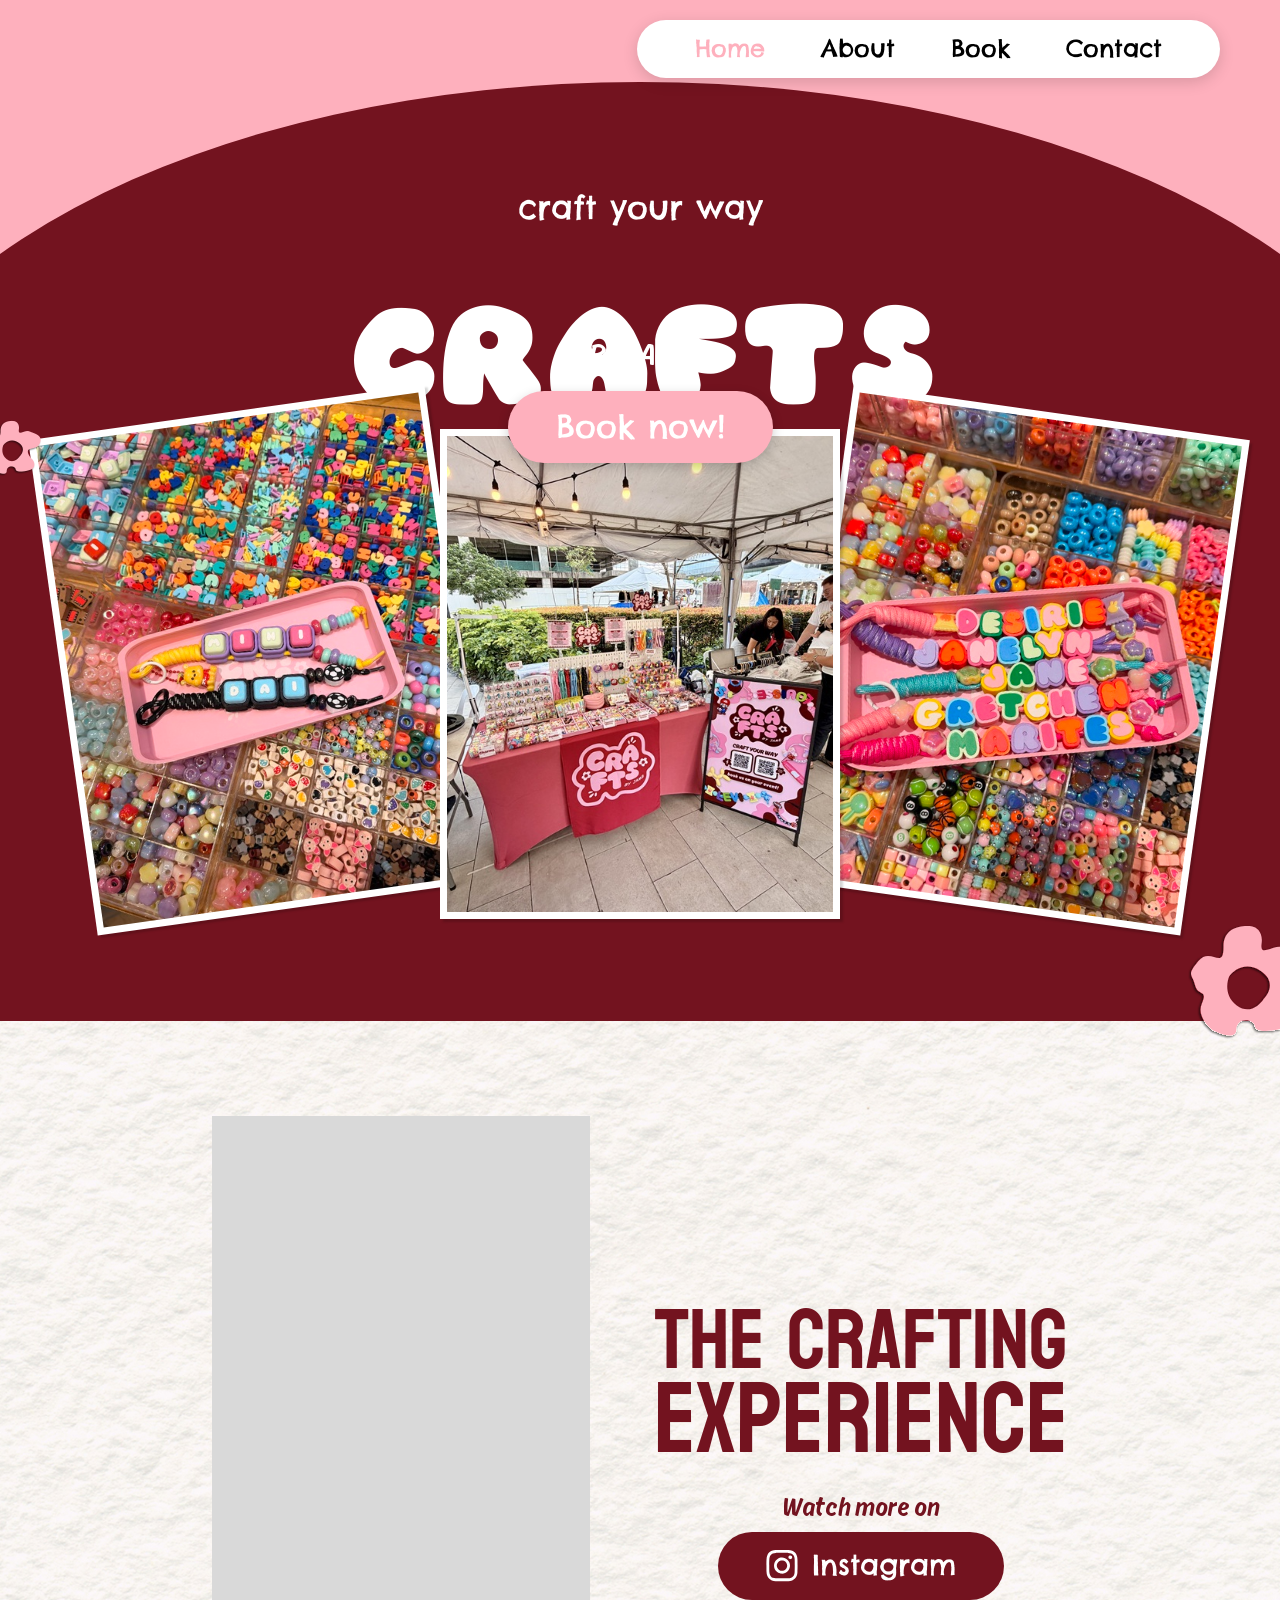
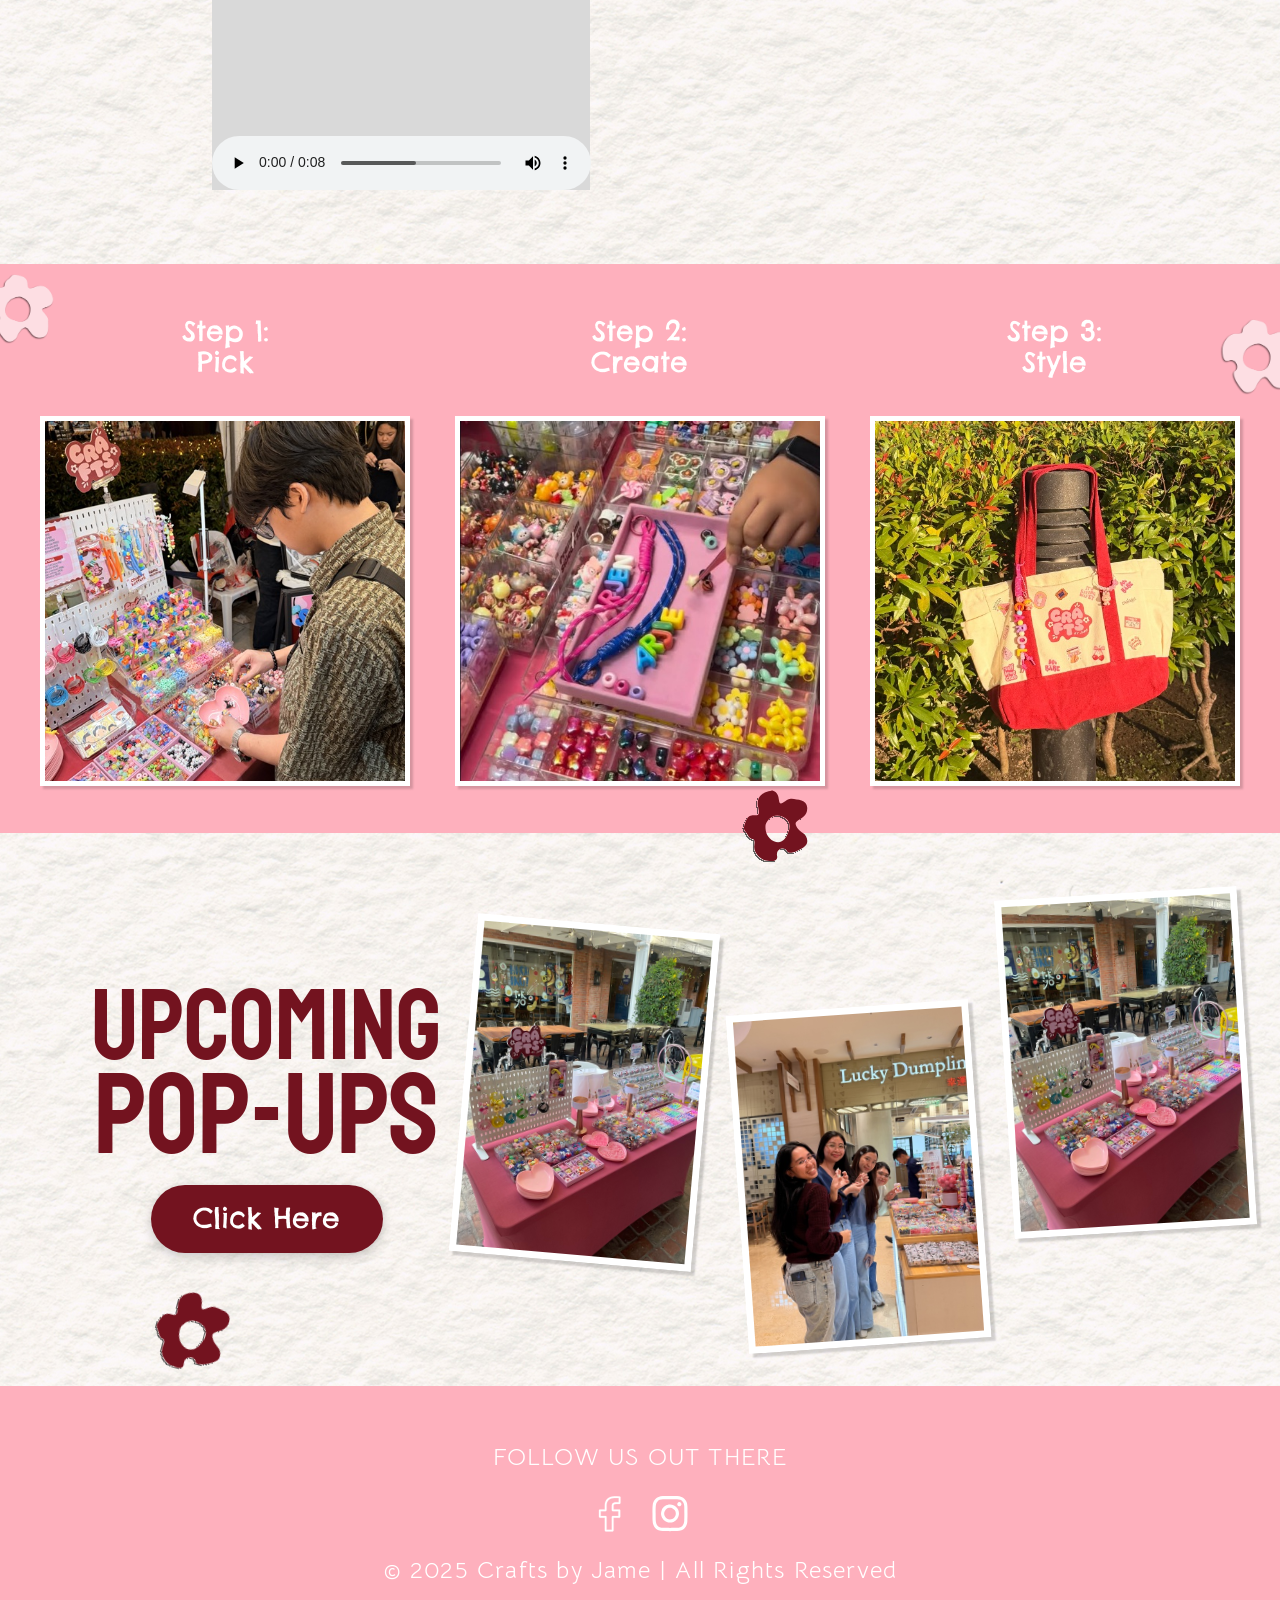
==== commit eec05261: "Tablet and Desktop CSS Applied Tablet and Desktop rules - in progress Updated img folder" ====
--- a/index.html
+++ b/index.html
@@ -57,7 +57,8 @@
         <a class="book_button" href="book.html">Book now!</a>
 
         <!-- Decorative flowers: empty alt so screen readers skip them -->
-        <img class="flower flower_1" src="img/flower_pink.png" alt="" aria-hidden="true">
+        <img class="flower flower_1" src="img/flower_pink.svg" alt="" aria-hidden="true">
+        <img class="flower flower_landing_left" src="img/flower_pink.png" alt="" aria-hidden="true">
       </section>
 
       <section id="reel_section" class="home">
@@ -74,12 +75,36 @@
           </video>
         </div>
 
+        <p class="ahkio watch_more">Watch more on</p>
+
         <a class="reel_button" href="https://www.instagram.com/craftsbyjame_/" target="_blank" rel="noopener noreferrer">
           <img src="img/instagram_icon.svg" alt="">Instagram
         </a>
 
         <img class="flower flower_2" src="img/flower_pink.png" alt="" aria-hidden="true">
         <img class="flower flower_3" src="img/flower_pink.png" alt="" aria-hidden="true">
+      </section>
+
+
+      <!-- Steps (desktop only) -->
+      <section id="steps_section" class="home">
+        <div class="steps_container">
+          <article class="step_item">
+            <h3 class="step_title chelsea">Step 1:<br>Pick</h3>
+            <div class="step_photo_wrap"><img src="img/step_1.jpg" alt="Step 1"></div>
+          </article>
+          <article class="step_item">
+            <h3 class="step_title chelsea">Step 2:<br>Create</h3>
+            <div class="step_photo_wrap"><img src="img/step_2.jpg" alt="Step 2"></div>
+          </article>
+          <article class="step_item">
+            <h3 class="step_title chelsea">Step 3:<br>Style</h3>
+            <div class="step_photo_wrap"><img src="img/step_3.jpg" alt="Step 3"></div>
+          </article>
+        </div>
+        <img class="flower flower_steps_left" src="img/flower_lightpink.png" alt="" aria-hidden="true">
+        <img class="flower flower_steps_right" src="img/flower_lightpink.png" alt="" aria-hidden="true">
+        <img class="flower flower_steps_bottom" src="img/flower_maroon.svg" alt="" aria-hidden="true">
       </section>
 
       <section id="popup_section" class="home">
@@ -93,10 +118,11 @@
         <div id="popup_display">
           <img id="popup_1" src="img/pop_up_1.jpg" alt="Pop up 1">
           <img id="popup_2" src="img/pop_up_2.jpg" alt="Pop up 2">
+          <img id="popup_3" src="img/pop_up_1.jpg" alt="Pop up 3">
         </div>
 
-        <img class="flower flower_4" src="img/flower_maroon.png" alt="" aria-hidden="true">
-        <img class="flower flower_5" src="img/flower_maroon.png" alt="" aria-hidden="true">
+        <img class="flower flower_4" src="img/flower_maroon.svg" alt="" aria-hidden="true">
+        <img class="flower flower_5" src="img/flower_maroon.svg" alt="" aria-hidden="true">
       </section>
     </main>
 
--- a/styles.css
+++ b/styles.css
@@ -363,8 +363,8 @@
 
 .photo_container img {
   display: block;
-  width: 100%;
-  height: 100%;
+  width: 550x;
+  height: 450px;
   object-fit: cover;
   object-position: center;
 }
@@ -380,7 +380,7 @@
 #photo_1_container {
   width: 39%;
   height: 72%;
-  left: 9%;
+  left: 6%;
   top: 7%;
   transform: rotate(-5deg);
   z-index: 1;
@@ -427,7 +427,7 @@
 }
 
 /*REEL SECTION STYLES*/
-/* Visual order: heading, Instagram button, video (the HTML has the video before the button) */
+/* Visual order: heading, "Watch more on", Instagram button, video (the HTML has the video before them) */
 #reel_section {
   position: relative;
   display: flex;
@@ -439,8 +439,17 @@
 }
 
 #reel_section h2 { order: 1; }
-.reel_button { order: 2; }
-#reel_display { order: 3; }
+.watch_more { order: 2; }
+.reel_button { order: 3; }
+#reel_display { order: 4; }
+
+/* "Watch more on" uses the .ahkio class for its font */
+.watch_more {
+  margin-top: 2px;
+  font-size: 14px;
+  line-height: 1.1;
+  color: var(--maroon);
+}
 
 .reel_button {
   margin-top: 1px;
@@ -481,6 +490,18 @@
   right: 48px;
   top: 505px;
   
+}
+
+/* Reel section stacking: flowers sit on the bottom layer, the video above them.
+   #reel_display gets its own stacking context, so the video always wins. */
+#reel_section .flower_2,
+#reel_section .flower_3 {
+  z-index: 0;
+}
+
+#reel_display {
+  position: relative;
+  z-index: 1;
 }
 
 /*POP-UP SECTION STYLES*/
@@ -691,7 +712,7 @@
   left: -55px;
   top: 10px;
   transform: rotate(15deg);
-  z-index: 3;
+  z-index: 1;
 }
 
 /* Right, beside Clicky and Cordy */
@@ -895,8 +916,9 @@
 /* A package with only one price (Package C) gets a wider, slightly tighter tag */
 .price_tag:only-child {
   width: 180px;
-  padding: 14.5px 8px;
+  padding: 10px 8px;
   line-height: 14.5px;
+  margin-top: 3px;              /* nudges the tag up closer to the card, as in the design */
 }
 
 .price_tag:only-child small {
@@ -971,7 +993,8 @@
   text-align: left;
 }
 
-#booking_form label {
+#booking_form label,
+#booking_form .form_label {
   display: block;
   margin: 0 0 3px 9px;
   font-size: 18px;
@@ -1041,6 +1064,131 @@
   cursor: pointer;
 }
 
+/* Booking form calendar: everything inside is sized in em, so each breakpoint only sets #event_calendar's font-size.
+   script.js builds the markup (.cal_card > .cal_header, .cal_weekdays, .cal_days) and fills in the days. */
+#booking_form input[type="hidden"] {
+  display: none;
+}
+
+#event_calendar {
+  margin-bottom: 16px;
+  font-family: "Chelsea Market", system-ui;
+  font-size: 12px;
+  line-height: 1.2;
+  color: var(--black);
+}
+
+.cal_card {
+  overflow: hidden;
+  padding-bottom: 1em;
+  border-radius: 2.2em;
+  background: var(--white);
+  text-align: center;
+}
+
+.cal_header {
+  display: flex;
+  align-items: center;
+  justify-content: space-between;
+  height: 3.8em;
+  padding: 0 1em;
+  background: var(--pink);
+  color: var(--white);
+}
+
+.cal_title {
+  font-family: "Chelsea Market", system-ui;
+  font-size: 1.55em;
+  font-weight: 400;
+  line-height: 1;
+  color: var(--white);
+}
+
+.cal_nav {
+  padding: 0.3em;
+  border: 0;
+  background: none;
+  color: var(--white);
+  line-height: 0;
+  cursor: pointer;
+}
+
+.cal_nav svg {
+  display: block;
+  width: 1.7em;
+  height: 1.7em;
+}
+
+.cal_nav:disabled {
+  opacity: 0.35;
+  cursor: default;
+}
+
+.cal_weekdays,
+.cal_days {
+  display: grid;
+  grid-template-columns: repeat(7, 1fr);
+  padding: 0 0.7em;
+}
+
+.cal_weekdays {
+  padding-top: 1.2em;
+  padding-bottom: 0.4em;
+}
+
+.cal_days {
+  row-gap: 0.25em;
+}
+
+.cal_day {
+  justify-self: center;
+  width: 2.4em;
+  height: 2.4em;
+  padding: 0;
+  border: 0;
+  border-radius: 50%;
+  background: none;
+  font: inherit;
+  color: var(--black);
+  cursor: pointer;
+}
+
+.cal_day:hover {
+  background: var(--pink_light);
+}
+
+.cal_day.is_today {
+  box-shadow: inset 0 0 0 0.1em var(--maroon);
+}
+
+.cal_day[aria-pressed="true"],
+.cal_day[aria-pressed="true"]:hover {
+  background: var(--maroon);
+  color: var(--white);
+}
+
+/* Past days and booked days: greyed out and not pickable (booked days also get a line through them) */
+.cal_day[aria-disabled="true"],
+.cal_day[aria-disabled="true"]:hover {
+  background: none;
+  color: #b5b5b5;
+  cursor: not-allowed;
+}
+
+.cal_day.is_booked {
+  text-decoration: line-through;
+}
+
+.cal_message {
+  margin-top: 0.8em;
+  padding: 0 0.8em;
+  color: var(--white);
+}
+
+.cal_message:empty {
+  display: none;
+}
+
 /*CONTACT PAGE STYLES*/
 /* Intro: heading, description and the three pill buttons */
 #contact_section {
@@ -1316,16 +1464,2331 @@
 /* The Facebook icon is an <img>, so CSS can't change its SVG stroke (that's why the old #fb rule did nothing).
    Instead, four tiny white drop-shadows (no blur) are stacked around the icon to thicken its lines by ~1px.
    Raise or lower the 0.45px to make the stroke thicker or thinner. Only the footer's Facebook icon is affected. */
-#socials a[aria-label="Facebook"] img {
-  filter:
-    drop-shadow(0.45px 0 0 var(--white))
-    drop-shadow(-0.45px 0 0 var(--white))
-    drop-shadow(0 0.45px 0 var(--white))
-    drop-shadow(0 -0.45px 0 var(--white));
-}
 
 @media (prefers-reduced-motion: reduce) {
   html { scroll-behavior: auto; }
   #site_nav,
   #site_nav.is_open { transition: none; }
+}
+
+/* ============================================================
+   TABLET (700px and up)
+   Same styling as the phone, scaled up. Font sizes: koulen 74, jl_chubby 64, ahkio 40, chelsea 24.
+   Sizes and spacing are the phone numbers x ~1.8 (700 / 390). Home page first; other pages come next.
+   ============================================================ */
+@media (min-width: 700px) {
+
+  :root {
+    --photo_shadow: 11px 9px 4px #0003;
+  }
+
+  /* ---- Type ---- */
+  body { font-size: 24px; }                       /* chelsea */
+
+  .koulen { font-size: 74px; }
+  .koulen .heading1 { font-size: 71px; }          /* line 1 / line 2 keep the same size ratio as the phone */
+  .koulen .heading2 { font-size: 62px; }
+  #reel_section .koulen .heading2 { font-size: 80px; }
+
+  .jl_chubby { font-size: 64px; }
+  .ahkio { font-size: 40px; }
+
+  /* ---- Header ---- */
+    #logo img {
+    width: 134px;
+    height: 134px;
+  }
+
+  #site_header {
+    padding: 30px 48px 0 38px;
+  }
+
+  .menu_toggle {
+    padding: 11px;
+  }
+
+  .menu_toggle img {
+    width: 65px;
+    height: 65px;
+  }
+
+  /* ---- Menu bar ---- */
+  #site_nav {
+    padding: 45px 72px 47px;
+  }
+
+  #menu_close {
+    margin-right: -14px;
+  }
+
+  #menu_close img {
+    width: 59px;
+    height: 59px;
+  }
+
+  #site_nav ul {
+    margin-top: 14px;
+  }
+
+  #site_nav a {
+    font-size: 32px;
+  }
+
+  /* ---- Home: landing ---- */
+  #landing_section {
+    padding-top: 190px;
+    background: linear-gradient(var(--maroon) 0 430px, transparent 430px);
+  }
+
+  .heading {
+    font-size: 96px;
+    line-height: 1;
+  }
+  .tagline { font-size: 24px; }
+
+  .subheading {
+    margin-top: -11px;
+    font-size: 27px;                              /* BY JAME: phone 16px x (40 / 24) */
+  }
+
+  #photo_display {
+    max-width: 900px;
+    height: 500px;
+    margin: 9px auto 0;
+  }
+
+  .photo_container {
+    padding: 7px;
+  }
+
+  .book_button {
+    margin-top: -72px;
+    padding: 24px 41px;
+    font-size: 24px;
+  }
+
+  .flower_1 {
+    width: 250px;
+    right: -65px;
+    top: 620px;
+  }
+
+  /* ---- Home: reel ---- */
+  #reel_section {
+    padding: 75px 36px 54px;
+  }
+
+  .watch_more {
+    margin-top: 4px;
+    font-size: 40px;
+  }
+
+  .reel_button {
+    margin-top: 4px;
+    gap: 11px;
+    padding: 14px 29px;
+    font-size: 20px;
+  }
+
+  .reel_button img {
+    width: 25px;
+    height: 25px;
+  }
+
+  #reel_display {
+    margin-top: 25px;
+  }
+
+  #reel_display video {
+    height: 730px;
+  }
+
+  .flower_2 {
+    width: 205px;
+    left: -16px;
+    top: 500px;
+  }
+
+  .flower_3 {
+    width: 126px;
+    right: 96px;
+    top: 909px;
+  }
+
+  /* ---- Home: pop-ups ---- */
+  #popup_section {
+    grid-template-columns: 245px 180px;
+    padding: 135px 36px 50px;
+  }
+
+  /* dome: same circle as the phone, x 1.8, centered on the page */
+  #popup_section::before {
+    left: 50%;
+    width: 1242px;
+    margin-left: -621px;
+    border-radius: 621px 621px 0 0;
+  }
+
+  .heading1 {
+    font-size: 64px;
+  }
+
+  .heading2 {
+    font-size: 75px;
+    margin-top: 1px;
+  }
+
+  .popup_button {
+    padding: 16px 7px;
+    font-size: 24px;
+  }
+
+  #popup_display {
+    gap: 7px;
+    margin-top: 14px;
+  }
+
+  #popup_display img {
+    width: 340px;
+    height: 387px;
+    padding: 4px;
+  }
+
+  #popup_1 {
+    margin-top: 29px;
+  }
+
+  .flower_4 {
+    width: 107px;
+    left: -36px;
+    bottom: -104px;
+  }
+
+  .flower_5 {
+    width: 126px;
+    right: -49px;
+    top: 166px;
+  }
+
+  /* ---- About: intro ---- */
+  #about_section {
+    padding: 180px 36px 50px;
+  }
+
+  .about_heading {
+    font-size: 96px;
+  }
+
+  /* the description text is 2x bigger, so the max-widths are 2x bigger too: the lines wrap the same way as the phone */
+  .about_description,
+  .about_description2 {
+    max-width: 480px;
+    margin: 24px auto 0;
+    font-size: 24px;
+  }
+
+  .about_description2 {
+    max-width: 480px;
+    margin-top: -2px;
+  }
+
+  #about_photo {
+    width: min(100%, 596px);
+    height: 500px;
+    margin: 27px auto 0;
+    padding: 4px;
+  }
+
+  /* ---- About: products ---- */
+  #products_section {
+    padding: 79px 0 126px;
+  }
+
+  .products_heading {
+    margin-top: -63px;
+    font-size: 64px;                              /* phone 34px x (64 / 47), the same step-up as .jl_chubby */
+    -webkit-text-stroke: 7px var(--maroon);
+    text-shadow: 0 14px 14px #0003;
+  }
+
+  .product {
+    gap: 32px;
+    margin-top: 27px;
+  }
+
+  .products_heading + .product {
+    margin-top: 22px;
+  }
+
+  .product img {
+    width: 272px;
+    height: 263px;
+    padding: 4px;
+  }
+
+  .product_info {
+    width: 220px;                                 /* 2x the phone width, same as the text, so lines wrap the same way */
+  }
+
+  .product_showcase {
+    font-size: 40px;                              /* ahkio */
+  }
+
+  .product_description {
+    margin-top: -4px;
+    font-size: 20px;
+  }
+
+  /* flowers: phone values x 1.8 */
+  #products_section .flower_2 {
+    width: 216px;
+    left: -60px;
+    top: 18px;
+    transform: rotate(3deg);
+  }
+
+  #products_section .flower_3 {
+    width: 246px;
+    right: -18px;
+    top: 824px;
+  }
+
+  /* ---- Footer ---- */
+  footer {
+    gap: 22px;
+    padding: 43px 36px 58px;
+  }
+
+  footer p {
+    font-size: 20px;
+  }
+
+  #socials {
+    gap: 18px;
+  }
+
+  #socials img {
+    width: 32px;
+    height: 32px;
+  }
+
+}
+/* ============================================================
+   BOOK PAGE - TABLET (700px and up)
+   Phone rules stay the same, scaled up. Font sizes: koulen 74, jl_chubby 64, ahkio 40, chelsea 24.
+   Layout change: Package A and B sit side by side, Package C is centered under them.
+   The date field's calendar is left as the browser's own (only the field itself is sized to match).
+   ============================================================ */
+@media (min-width: 700px) {
+
+  /* ---- Intro: photos left, heading + description right ---- */
+  #book_section {
+    max-width: 700px;
+    height: 660px;               /* the PACKAGE heading starts right under this */
+  }
+
+  #book_photos img {
+    width: 238px;
+    height: 281px;
+    padding: 4px;
+  }
+
+  #book_1 {
+    left: 92px;
+    top: 176px;
+  }
+
+  #book_2 {
+    left: 196px;
+    top: 250px;
+  }
+
+  #book_text {
+    top: 208px;
+    right: 44px;
+    width: 196px;
+  }
+
+  .book_heading1 {
+    font-size: 74px;             /* koulen */
+  }
+
+  .book_heading2 {
+    font-size: 90px;             /* same BOOK : NOW size ratio as the phone, so both lines are the same width */
+    margin-top: 5px;
+  }
+
+  .book_description {
+    margin-top: 10px;
+    font-size: 24px;             /* chelsea */
+    line-height: 1.05;
+  }
+
+  #book_section .flower_1 {
+    width: 180px;
+    left: -25px;
+    top: 500px;
+  }
+
+  /* ---- Packages: 2-column grid, A + B on the first row, C centered on the second ---- */
+    #package_section {
+    display: grid;
+    grid-template-columns: repeat(2, 270px);
+    justify-content: center;
+    column-gap: 22px;
+    row-gap: 30px;
+    align-items: stretch;          /* A and B end up the same height */
+    max-width: 700px;
+  }
+
+  .package_heading,
+  .package_start {
+    grid-column: 1 / -1;
+  }
+
+  .package_heading {
+    font-size: 64px;
+    -webkit-text-stroke-width: 9px;
+    text-shadow: 0 9px 9px #0003;
+  }
+
+  .package_start {
+    margin-top: -8px;
+    margin-bottom: 24px;
+    font-size: 40px;
+  }
+
+  /* Each card is a column: title, list (grows), note, price tags.
+     Tags and notes stay level across A and B. */
+  .package_card,
+  .package_card + .package_card {
+    display: flex;
+    flex-direction: column;
+    width: 270px;
+    margin: 0;
+  }
+
+  #package_c {
+    grid-column: 1 / -1;
+    justify-self: center;
+  }
+
+  .package_card h3 {
+    height: 96px;
+    flex: none;
+    padding: 30px 20px 14px;
+    border-radius: 28px 28px 0 0;
+    font-size: 26px;
+    line-height: 1;
+  }
+
+  /* The list takes the leftover height and the rows share it equally,
+     so A's rows stretch to match B's 2-line row, as in the design */
+  .package_inclusions {
+    display: flex;
+    flex-direction: column;
+    flex: 1;
+    border-radius: 0 0 20px 20px;
+  }
+
+  .package_inclusions li {
+    flex: 1;
+    display: flex;
+    align-items: center;
+    justify-content: center;
+    padding: 10px 10px;
+    font-size: 18px;
+    line-height: 1.15;
+    text-align: center;
+  }
+
+  .package_note {
+    flex: none;
+    min-height: 2.4em;             /* two lines, so Package C's blank note keeps the same space */
+    margin: 8px 6px 0;
+    font-family: "Chelsea Market", system-ui, sans-serif;
+    font-size: 12px;
+    line-height: 1.2;
+    color: var(--black);
+    text-align: left;
+  }
+
+  .package_prices {
+    flex: none;
+    gap: 8px;
+    margin-top: 6px;
+  }
+
+  .price_tag {
+    width: 118px;
+    min-height: 76px;
+    padding: 10px 8px;
+    border-radius: 18px;
+    font-size: 17px;
+    line-height: 1.15;
+  }
+
+  .price_tag span {
+    font-size: 25px;
+    line-height: 1;
+  }
+
+  .price_tag small {
+    font-size: 11px;
+    line-height: 1.2;
+  }
+
+  .price_tag:only-child {
+    width: 180px;
+    padding: 10px 8px;
+    line-height: 1.15;
+  }
+
+  .price_tag:only-child small {
+    line-height: 1.2;
+  }
+
+  /* Each note adds about 37px per row, so the flowers move down by that much */
+  #package_section .flower_2 {
+    width: 150px;
+    right: -43px;
+    top: 503px;
+  }
+
+  #package_section .flower_3 {
+    width: 110px;
+    left: -30px;
+    top: 735px;
+  }
+
+  /* ---- Booking form ---- */
+  #form_section {
+    max-width: 700px;
+    margin-top: 80px;
+    padding-bottom: 70px;
+  }
+
+  .form_heading {
+    font-size: 46px;             /* koulen, phone 30px x (74 / 48) */
+    line-height: 31px;
+  }
+
+  #booking_form {
+    width: calc(100% - 80px);
+    max-width: 622px;
+    margin-top: 22px;
+    padding: 50px 90px 42px;
+    border-radius: 50px;
+  }
+
+  #booking_form label,
+  #booking_form .form_label {
+    margin: 0 0 4px 14px;
+    font-size: 24px;             /* chelsea */
+    line-height: 26px;
+  }
+
+  #booking_form input,
+  #booking_form select {
+    height: 40px;
+    margin-bottom: 24px;
+    padding: 0 18px;
+    border-width: 4px;
+    border-radius: 14px;
+    font-size: 20px;
+  }
+
+  #booking_form select {
+    padding: 0 44px;
+    background-size: 14px 9px;
+    background-position: right 18px center;
+  }
+
+  /* The date field: sized like the other fields; the calendar that opens from it is the browser's own */
+  #booking_form input[type="date"] {
+    min-width: 0;
+    text-align: left;
+  }
+
+  #book_submit {
+    width: 160px;
+    height: 42px;
+    margin-top: 30px;
+    border-width: 4px;
+    font-size: 20px;
+  }
+
+  /* The calendar card (sized in em from here) */
+  #event_calendar {
+    margin-bottom: 24px;
+    font-size: 19px;
+  }
+}
+/* ============================================================
+   CONTACT PAGE - TABLET (700px and up)
+   Phone rules stay the same, scaled up. Font sizes: koulen 74, chelsea 24.
+   Sizes and spacing are the phone numbers x ~1.8 (700 / 390); koulen-based text uses x 1.54 (74 / 48).
+   Header, menu bar, footer and the .koulen heading size come from the shared tablet block above.
+   ============================================================ */
+@media (min-width: 700px) {
+
+  /* ---- Intro: heading, description and the three pill buttons ---- */
+  #contact_section {
+    padding: 317px 36px 142px;
+  }
+
+  .contact_heading2 {
+    margin-top: 4px;
+  }
+
+  .contact_description {
+    max-width: 480px;            /* 2x the phone width, same as the text, so the line wraps the same way */
+    margin: 14px auto 0;
+    font-size: 24px;             /* chelsea */
+  }
+
+  #contact_buttons {
+    gap: 11px 13px;
+    margin-top: 18px;
+  }
+
+  #contact_buttons a {
+    gap: 11px;
+    padding: 16px 29px;
+    box-shadow: 0 5px 9px #0003;
+    font-size: 22px;
+  }
+
+  #contact_buttons img {
+    width: 32px;
+    height: 32px;
+  }
+
+  /* Contact flowers: phone values x 1.8 */
+  #contact_section .flower_1 {
+    width: 171px;
+    left: -27px;
+    top: 236px;
+  }
+
+  #contact_section .flower_2 {
+    width: 72px;
+    right: 117px;
+    top: 140px;
+  }
+
+  /* ---- Calendar: maroon dome holding a white card per month ---- */
+  #calendar_section {
+    padding: 155px 0 144px;
+    min-height: 540px;
+  }
+
+  #calendar_section::before {
+    width: 864px;
+    margin-left: -441px;
+  }
+
+  .calendar_heading {
+    font-size: 49px;             /* koulen, phone 32px x (74 / 48) */
+  }
+
+  #calendar_section > #events {
+    max-width: 535px;
+    margin: 36px auto 0;
+  }
+
+  .event_month {
+    border-radius: 50px;
+  }
+
+  .event_month + .event_month {
+    margin-top: 29px;
+  }
+
+  .month_title {
+    height: 79px;
+    font-size: 36px;
+  }
+
+  .event_list {
+    gap: 14px;
+    padding: 43px 25px 38px;
+  }
+
+  .event_item {
+    gap: 14px;
+    min-height: 79px;
+    padding: 16px 22px 16px 25px;
+    border-radius: 18px;
+  }
+
+  .event_day {
+    min-width: 47px;
+    font-size: 29px;
+  }
+
+  .event_place {
+    font-size: 22px;
+  }
+
+  .events_message {
+    padding: 0 36px;
+    font-size: 22px;
+  }
+
+  /* Calendar flowers: phone values x 1.8 */
+  #calendar_section .flower_3 {
+    width: 108px;
+    right: 45px;
+    top: -175px;
+  }
+
+  #calendar_section .flower_4 {
+    width: 68px;
+    left: 56px;
+    top: 95px;
+  }
+
+  #calendar_section .flower_5 {
+    width: 94px;
+    left: 52px;
+    bottom: 95px;
+  }
+
+  #calendar_section .flower_6 {
+    width: 166px;
+    right: -18px;
+    bottom: -14px;
+  }
+}
+
+/* About page flowers, phone + tablet: under the product photos (photos are z-index 2).
+   Limited to under 1024px so the desktop rules keep working. */
+@media (max-width: 1023px) {
+  .flower_about_pink {
+    display: none;               /* not in the phone/tablet design */
+  }
+
+  /* Left of the PRODUCTS heading */
+  #products_section .flower_about_maroon_top {
+    width: 120px;
+    left: -55px;
+    right: auto;
+    top: 10px;
+    transform: rotate(15deg);
+    z-index: 1;
+  }
+
+  /* Right, beside Clicky and Cordy */
+  #products_section .flower_about_maroon_mid {
+    width: 120px;
+    left: auto;
+    right: -32px;
+    top: 458px;
+    transform: rotate(-2deg);
+    z-index: 1;
+  }
+}
+
+/* Tablet sizes (same as your existing flower_2 / flower_3 tablet values) */
+@media (min-width: 700px) and (max-width: 1023px) {
+  #products_section .flower_about_maroon_top {
+    width: 216px;
+    left: -99px;
+    top: 18px;
+  }
+
+  #products_section .flower_about_maroon_mid {
+    width: 216px;
+    right: -58px;
+    top: 824px;
+  }
+}
+
+/* Desktop-only extras: the Steps section, the third pop-up photo and the left hero flower
+   are only shown from 1024px up */
+#steps_section,
+#popup_display #popup_3,
+.flower_landing_left {
+  display: none;
+}
+
+/* Book page: these three flowers only have desktop rules, so hide them on phone and tablet */
+@media (max-width: 1023px) {
+  .flower_book_top,
+  .flower_book_pink,
+  .flower_form_left,
+  .flower_form_right {
+    display: none;
+  }
+}
+
+/* Package notes: part of the tablet and desktop designs, not the phone */
+@media (max-width: 699px) {
+  .package_note {
+    display: none;
+  }
+}
+
+/* ============================================================
+   DESKTOP VIEWPORT (1024px and up, 1440px target)
+   ============================================================ */
+@media (min-width: 1024px) {
+
+  :root {
+    --photo_shadow: 12px 10px 4px rgba(0, 0, 0, 0.22);
+  }
+
+  /* ---- GLOBAL DESKTOP HEADER & NAVBAR PILL ---- */
+  #site_header {
+    position: absolute;
+    top: 0;
+    left: 0;
+    width: 100%;
+    box-sizing: border-box;
+    padding: 20px 60px 0 40px;   /* same on every page */
+    display: flex;
+    align-items: center;
+    justify-content: space-between;
+    z-index: 100;
+  }
+
+  #logo {
+    display: block;
+  }
+
+  #logo img {
+    width: 145px;
+    height: 145px;
+    display: block;
+  }
+
+  /* Home page only: logo hidden on desktop */
+  body:has(#landing_section) #site_header {
+    justify-content: flex-end;
+  }
+  body:has(#landing_section) #logo {
+    display: none;
+  }
+
+  /* Hamburger & close buttons hidden on desktop */
+  .menu_toggle,
+  #menu_open,
+  #menu_close {
+    display: none;
+  }
+
+  /* Floating White Nav Pill */
+  #site_nav {
+    position: static;
+    transform: none;
+    visibility: visible;
+    background: var(--white);
+    border-radius: 999px;
+    padding: 12px 58px;
+    box-shadow: 0 4px 15px rgba(0, 0, 0, 0.15);
+    width: auto;
+    display: flex;
+    flex-direction: row;
+    align-items: center;
+  }
+
+  #site_nav ul {
+    display: flex;
+    flex-direction: row;
+    gap: 56px;
+    margin: 0;
+    padding: 0;
+    list-style: none;
+    width: auto;
+  }
+
+  #site_nav a {
+    font-family: "Chelsea Market", system-ui, sans-serif;
+    font-size: 24px;
+    color: var(--black);
+  }
+
+  #site_nav a[aria-current="page"] {
+    color: var(--pink);
+  }
+
+
+  /* ============================================================
+     1. HOME PAGE DESKTOP  (design frame = 1440px)
+     Written for the flat index.html markup (the same one the phone and tablet CSS uses).
+     Sizes use clamp() so everything scales down to 1024px and stops growing at the design size.
+     ============================================================ */
+
+  /* ---- Hero ---- */
+  #landing_section {
+    position: relative;
+    display: flex;
+    flex-direction: column;
+    align-items: center;
+    box-sizing: border-box;
+    padding: 192px 0 73px;
+    background: var(--pink);
+    text-align: center;
+    overflow: visible;
+  }
+
+  /* Maroon dome: full width, pink strip above it (as in the design) */
+  #landing_section::before {
+    content: "";
+    position: absolute;
+    top: 82px;
+    bottom: 0;
+    left: 50%;
+    width: max(1600px, 111.2vw);   /* 1600px at the 1440px design size, then grows with the screen so the curve keeps its shape */
+    transform: translateX(-50%);
+    background: var(--maroon);
+    border-radius: 50% 50% 0 0 / 430px 430px 0 0;
+    z-index: 0;
+  }
+
+  #landing_section > *:not(.flower) {
+    position: relative;
+    z-index: 2;
+  }
+
+  .tagline {
+    font-size: 32px;
+    line-height: 1;
+    color: var(--white);
+  }
+
+  .heading {
+    margin-top: -6px;
+    font-size: 140px;
+    line-height: 0.92;
+    letter-spacing: -0.04em;
+    color: var(--white);
+  }
+
+  .subheading {
+    margin-top: -10px;
+    font-size: 32px;
+    line-height: 1.1;
+    color: var(--white);
+  }
+
+  /* In the markup the button comes after the photos; on desktop it sits on top of them */
+  .book_button {
+    order: 1;
+    margin-top: 19px;
+    padding: 17px 48px;
+    font-size: 32px;
+    background: var(--pink);
+    color: var(--white);
+    box-shadow: 0 4px 12px rgba(0, 0, 0, 0.2);
+  }
+
+  #landing_section > .book_button {
+    z-index: 5;
+  }
+
+  #photo_display {
+    order: 2;
+    width: 100%;
+    max-width: 1220px;
+    height: 560px;
+    margin: -75px 0 0;
+  }
+
+  .photo_container {
+    box-sizing: border-box;
+    padding: 8px;
+  }
+
+  #photo_1_container {
+    width: 200px;
+    height: 500px;
+    left: 31px;
+    right: auto;
+    top: 22px;
+    transform: rotate(-8deg);
+    z-index: 1;
+  }
+
+  #photo_2_container {
+    width: 200px;
+    height: 490px;
+    left: calc(50% - 100px);
+    right: auto;
+    top: 41px;
+    transform: none;
+    z-index: 2;
+  }
+
+  #photo_3_container {
+    width: 30%;
+    height: 500px;
+    left: auto;
+    right: 33px;
+    top: 22px;
+    transform: rotate(8deg);
+    z-index: 1;
+  }
+
+  #landing_section .flower_1 {
+    display: block;
+    width: 230px;
+    left: auto;
+    right: -75px;
+    top: auto;
+    bottom: -50px;
+    z-index: 3;
+  }
+
+  .flower_landing_left {
+    display: block;
+    width: 150px;
+    left: -50px;
+    top: 540px;
+    z-index: 3;
+  }
+
+  /* ---- Reel: video on the left, text block centered on the right ---- */
+  #reel_section {
+    display: grid;
+    grid-template-columns: auto auto;
+    grid-template-rows: 1fr auto auto auto 1fr;
+    justify-content: center;
+    align-items: center;
+    column-gap: clamp(36px, 5vw, 72px);
+    box-sizing: border-box;
+    max-width: 1440px;
+    margin: 0 auto;
+    padding: 95px 40px 74px;
+    text-align: center;
+  }
+
+  #reel_display {
+    grid-column: 1;
+    grid-row: 1 / 6;
+    order: 0;
+    margin: 0;
+  }
+
+  #reel_display video {
+    display: block;
+    width: clamp(300px, 29.6vw, 426px);
+    height: auto;
+    aspect-ratio: 9 / 16;
+    background: #D9D9D9;
+  }
+
+  #reel_section .koulen {
+    grid-column: 2;
+    grid-row: 2;
+    order: 0;
+    display: flex;
+    flex-direction: column;
+    align-items: center;
+  }
+
+  /* #reel_section .koulen .heading2 is what the tablet rule uses, so match it or the tablet size wins */
+  #reel_section .koulen .heading1 {
+    font-size: clamp(64px, 6.67vw, 96px);
+    line-height: 0.84;
+    color: var(--maroon);
+  }
+
+  #reel_section .koulen .heading2 {
+    font-size: clamp(75px, 7.8vw, 112px);
+    line-height: 0.84;
+    color: var(--maroon);
+  }
+
+  .watch_more {
+    grid-column: 2;
+    grid-row: 3;
+    order: 0;
+    margin-top: 28px;
+    font-size: clamp(22px, 2.2vw, 32px);
+    line-height: 1.1;
+    color: var(--maroon);
+  }
+
+  .reel_button {
+    grid-column: 2;
+    grid-row: 4;
+    order: 0;
+    justify-self: center;
+    display: inline-flex;
+    align-items: center;
+    gap: 14px;
+    margin-top: 10px;
+    padding: 17px 48px;
+    font-size: clamp(22px, 2.2vw, 32px);
+    background: var(--maroon);
+    color: var(--white);
+    border-radius: 999px;
+  }
+
+  .reel_button img {
+    width: 32px;
+    height: 32px;
+    filter: brightness(0) invert(1);
+  }
+
+  #reel_section .flower_2,
+  #reel_section .flower_3 {
+    display: none;
+  }
+
+  /* ---- Steps (desktop only) ---- */
+  #steps_section {
+    display: block;
+    position: relative;
+    box-sizing: border-box;
+    padding: 52px 40px 47px;
+    background: var(--pink);
+    overflow: visible;
+  }
+
+  .steps_container {
+    display: grid;
+    grid-template-columns: repeat(3, 1fr);
+    column-gap: clamp(24px, 3.5vw, 51px);
+    max-width: 1218px;
+    margin: 0 auto;
+  }
+
+  .step_item {
+    display: flex;
+    flex-direction: column;
+    align-items: center;
+    text-align: center;
+  }
+
+  .step_title {
+    margin-bottom: 38px;
+    font-family: "Chelsea Market", system-ui, sans-serif;
+    font-weight: 400;
+    font-size: clamp(24px, 2.2vw, 32px);
+    line-height: 1.1;
+    color: var(--white);
+  }
+
+  .step_photo_wrap {
+    position: relative;
+    z-index: 1;
+    box-sizing: border-box;
+    width: 100%;
+    aspect-ratio: 1 / 1;
+    padding: 7px;
+    background: var(--white);
+    box-shadow: var(--photo_shadow);
+  }
+
+  .step_photo_wrap img {
+    display: block;
+    width: 100%;
+    height: 100%;
+    object-fit: cover;
+  }
+
+  /* Flowers: the first three sit behind the photos, the maroon one straddles the section edge */
+  .flower_steps_left {
+    display: block;
+    width: 135px;
+    left: -4px;
+    top: 20px;
+    z-index: 0;
+  }
+
+  .flower_steps_mid {
+    display: block;
+    width: 170px;
+    left: 30%;
+    top: 210px;
+    z-index: 0;
+  }
+
+  .flower_steps_right {
+    display: block;
+    width: 150px;
+    right: 6px;
+    top: 125px;
+    z-index: 0;
+  }
+
+  .flower_steps_bottom {
+    display: block;
+    width: 157px;
+    left: 58.9%;
+    bottom: -85px;
+    z-index: 10;
+  }
+
+  /* ---- Pop-ups: heading + button on the left, three tilted photos on the right ---- */
+  #popup_section {
+    display: grid;
+    grid-template-columns: auto auto;
+    grid-template-rows: 1fr auto auto 1fr;
+    justify-content: center;
+    align-items: center;
+    column-gap: clamp(16px, 1.7vw, 25px);
+    box-sizing: border-box;
+    max-width: 1440px;
+    margin: 0 auto;
+    padding: 60px 24px 40px clamp(40px, 6.5vw, 93px);
+  }
+
+  #popup_section::before {
+    display: none;
+  }
+
+  #popup_section .koulen {
+    grid-column: 1;
+    grid-row: 2;
+    display: flex;
+    flex-direction: column;
+    align-items: center;
+    color: var(--maroon);
+  }
+
+  #popup_section .heading2 {
+    margin-top: 0;
+    font-size: clamp(64px, 7.8vw, 112px);
+    line-height: 0.84;
+    color: var(--maroon);
+  }
+
+  #popup_section .heading1 {
+    font-size: clamp(72px, 8.9vw, 128px);
+    line-height: 0.84;
+    color: var(--maroon);
+  }
+
+  .popup_button {
+    grid-column: 1;
+    grid-row: 3;
+    justify-self: center;
+    margin-top: 19px;
+    padding: 17px clamp(28px, 3.3vw, 48px);
+    font-size: clamp(22px, 2.2vw, 32px);
+    white-space: nowrap;
+    background: var(--maroon);
+    color: var(--white);
+    border-radius: 999px;
+    box-shadow: 0 4px 12px rgba(0, 0, 0, 0.2);
+  }
+
+  #popup_display {
+    grid-column: 2;
+    grid-row: 1 / 5;
+    display: flex;
+    justify-content: center;
+    align-items: flex-start;
+    gap: clamp(10px, 1.5vw, 22px);
+    margin: 0;
+  }
+
+  #popup_display img {
+    width: clamp(190px, 19vw, 280px);
+    height: auto;
+    aspect-ratio: 285 / 397;
+    padding: 7px;
+  }
+
+  #popup_1 {
+    margin-top: 30px;
+    transform: rotate(5deg);
+  }
+
+  #popup_2 {
+    margin-top: 114px;
+    transform: rotate(-4deg);
+  }
+
+  #popup_display #popup_3 {
+    display: block;
+    margin-top: 0;
+    transform: rotate(-3.5deg);
+  }
+
+  #popup_section .flower_4 {
+    display: block;
+    width: 125px;
+    left: -5px;
+    right: auto;
+    top: auto;
+    bottom: 50px;
+    transform: rotate(15deg);
+  }
+
+  #popup_section .flower_5 {
+    display: none;
+  }
+
+  /* ============================================================
+     2. ABOUT PAGE DESKTOP  (design frame = 1440px)
+     Written for the flat about.html markup (the same one the phone and tablet CSS uses).
+     ============================================================ */
+
+  /* Plain paper behind the whole page: the pink/blue gradient lives on the intro section only */
+  body:has(#about_section) {
+    background:
+      var(--paper_img) top center / 100% auto repeat-y,
+      var(--paper);
+  }
+
+  /* ---- Intro: heading + text on the left, photo on the right ---- */
+  #about_section {
+    position: relative;
+    display: grid;
+    grid-template-columns: minmax(0, clamp(300px, 29.6vw, 426px)) minmax(0, clamp(480px, 52vw, 750px));
+    grid-template-rows: 1fr auto auto auto 1fr;
+    column-gap: 85px;
+    justify-content: center;
+    align-items: center;
+    box-sizing: border-box;
+    width: 100%;
+    max-width: none;
+    margin: 0;
+    padding: 199px 40px 75px;
+    text-align: right;
+    overflow: visible;
+    background:
+      radial-gradient(ellipse 55% 85% at 0% 0%,
+        rgba(254, 176, 189, 0.85) 0%,
+        rgba(254, 176, 189, 0.45) 45%,
+        rgba(254, 176, 189, 0) 100%),
+      radial-gradient(ellipse 45% 70% at 100% 100%,
+        rgba(254, 176, 189, 0.85) 0%,
+        rgba(254, 176, 189, 0.45) 45%,
+        rgba(254, 176, 189, 0) 100%),
+      linear-gradient(135deg, #ECF7F9, #E6F5F8 60%, #F2F9FA);
+  }
+
+  .about_heading {
+    grid-column: 1;
+    grid-row: 2;
+    margin: 0 0 17px;
+    font-size: clamp(96px, 9.7vw, 140px);
+    line-height: 0.85;
+    white-space: nowrap;
+    text-align: right;
+    color: var(--maroon);
+  }
+
+  .about_description,
+  .about_description2 {
+    justify-self: end;
+    /* max-width: 350px; */
+    margin: 0;
+    font-size: clamp(30px, 1.9vw, 26px);
+    line-height: 1.1;
+    text-align: right;
+    color: var(--black);
+    margin-right: -40px;
+  }
+
+  .about_description {
+    grid-column: 1;
+    grid-row: 3;
+     width: 300px;
+  }
+
+  /* the bottom margin lifts the text block a little above the photo's centre, as in the design */
+  .about_description2 {
+    grid-column: 1;
+    grid-row: 4;
+    margin-bottom: 54px;
+     max-width: 400px;
+  }
+
+  #about_photo {
+    grid-column: 2;
+    grid-row: 1 / 6;
+    display: block;
+    width: 100%;
+    height: auto;
+    max-width: none;
+    aspect-ratio: 750 / 626;
+    margin: 0;
+    padding: 7px;
+    box-sizing: border-box;
+    background: var(--white);
+    box-shadow: var(--photo_shadow);
+    object-fit: cover;
+    
+  }
+
+  #about_photo img {
+    transform: scale(1.8);
+    overflow: hidden;
+  }
+
+  .flower_about_pink {
+    display: block;
+    width: 174px;
+    left: 22px;
+    right: auto;
+    top: 777px;
+    bottom: auto;
+    z-index: 2;
+  }
+
+  /* ---- Products: one row per product, tilted photo + text ---- */
+  #products_section {
+    position: relative;
+    display: flex;
+    flex-direction: column;
+    align-items: center;
+    box-sizing: border-box;
+    width: 100%;
+    max-width: none;
+    margin: 0;
+    padding: 125px 40px 85px;
+    overflow: visible;
+  }
+
+  .products_heading {
+    margin: 0 0 70px;
+    font-size: clamp(64px, 6.67vw, 96px);
+    -webkit-text-stroke: 8px var(--maroon);
+    text-shadow: 0 10px 10px rgba(0, 0, 0, 0.2);
+    text-align: center;
+  }
+
+  .product {
+    display: flex;
+    align-items: center;
+    justify-content: center;
+    gap: 60px;
+    width: 100%;
+    max-width: 900px;
+    margin: 46px 0 0;
+  }
+
+  .products_heading + .product {
+    margin-top: 0;
+  }
+
+  /* photos sit above the flowers (the phone rule gives them z-index 2) */
+  .product img {
+    flex: none;
+    width: clamp(280px, 28.5vw, 410px);
+    height: auto;
+    aspect-ratio: 410 / 390;
+    padding: 6px;
+    transform: rotate(8deg);
+  }
+
+  .product_3 img {
+    transform: rotate(6.5deg);
+  }
+
+  .product_4 img {
+    transform: rotate(6deg);
+  }
+
+  .product_info {
+    flex: none;
+    width: clamp(260px, 23.6vw, 340px);
+    text-align: left;
+  }
+
+  .product_showcase {
+    display: block;
+    font-size: clamp(40px, 3.75vw, 54px);
+    line-height: 1;
+    color: var(--maroon);
+  }
+
+  .product_description {
+    margin-top: 6px;
+    font-size: clamp(20px, 1.8vw, 26px);
+    line-height: 1.1;
+    color: var(--black);
+  }
+
+  /* Flowers: top-right corner of the section, and the big one on the left beside Loopsy */
+  #products_section .flower_2 {
+    width: 200px;
+    left: auto;
+    right: -20px;
+    top: 0;
+    transform: rotate(8deg);
+    z-index: 1;
+  }
+
+  #products_section .flower_3 {
+    width: 350px;
+    left: -10px;
+    right: auto;
+    top: 682px;
+    transform: rotate(-5deg);
+    z-index: 1;
+  }
+
+
+  /* ============================================================
+     3. BOOK PAGE DESKTOP (design frame = 1440px, content centered so 1920px works too)
+     ============================================================ */
+  /* Plain paper below the hero (the pink glow now lives inside the hero band) */
+  body:has(#book_section) {
+    background: var(--paper_img) top center / 100% auto repeat-y, var(--paper);
+  }
+
+  /* ---- Intro / hero: full-width band that ends in a hard edge, photos left, heading right ---- */
+  #book_section {
+    width: 100%;
+    max-width: none;
+    height: 890px;
+    margin: 0;
+    background:
+      radial-gradient(ellipse 55% 75% at 0% 0%,
+        rgba(254, 176, 189, 0.85) 0%,
+        rgba(254, 176, 189, 0.45) 45%,
+        rgba(254, 176, 189, 0) 100%),
+      radial-gradient(ellipse 40% 60% at 100% 100%,
+        rgba(254, 176, 189, 0.70) 0%,
+        rgba(254, 176, 189, 0) 100%),
+      radial-gradient(ellipse 50% 22% at 55% 0%,
+        rgba(254, 176, 189, 0.35) 0%,
+        rgba(254, 176, 189, 0) 100%),
+      linear-gradient(rgba(226, 243, 247, 0.9), rgba(226, 243, 247, 0.9)),   /* the pale blue middle */
+      var(--paper_img) top center / 100% auto repeat-y,
+      var(--paper);
+  }
+
+  /* Photo positions are measured from the page center (50%) so they stay put on wider screens */
+  #book_photos img {
+    margin-top: 50px;
+    padding: 5px;
+  }
+
+  #book_1 {
+    left: calc(50% - 607px);
+    top: 235px;
+    transform: rotate(2deg) scale(2);
+  }
+
+  #book_2 {
+    left: calc(50% - 307px);
+    top: 316px;
+    transform: rotate(-3deg) scale(2);
+  }
+
+  /* Anchored by its right edge (about 587px right of center) so the text grows leftwards if it is wider than expected */
+  #book_text {
+    top: 372px;
+    left: auto;
+    right: calc(50% - 587px);
+    width: max-content;
+    text-align: right;
+  }
+
+  /* BOOK and NOW sit on one line on desktop */
+  #book_text .koulen {
+    font-size: 124px;
+    line-height: 0.85;
+    white-space: nowrap;
+  }
+
+  #book_text .koulen span {
+    display: inline;
+    font-size: inherit;
+    margin: 0;
+  }
+
+  .book_description {
+    max-width: 340px;
+    margin: 8px 9px 0 auto;
+    font-size: 32px;
+    line-height: 1.02;
+  }
+
+  /* The phone/tablet maroon flower is swapped for the pale pink one on desktop */
+  #book_section .flower_1 {
+    display: none;
+  }
+
+  /* Pale pink flower crossing the edge of the hero */
+  .flower_book_pink {
+    display: block;
+    width: 175px;
+    left: calc(50% - 984px);
+    top: 777px;
+    transform: rotate(-5deg);
+  }
+
+  /* Maroon flower, top right, running off the screen edge */
+  .flower_book_top {
+    display: block;
+    width: 165px;
+    left: auto;
+    right: -30px;
+    top: 138px;
+    transform: rotate(9deg);
+    z-index: auto;
+  }
+
+  /* ---- Packages: ONE table, three columns that share their rows ---- */
+  #package_section {
+    display: grid;
+    grid-template-columns: minmax(20px, 1fr) repeat(3, minmax(0, 400px)) minmax(20px, 1fr);
+    column-gap: 0;
+    row-gap: 0;
+    justify-content: normal;
+    align-items: stretch;
+    width: 100%;
+    max-width: none;
+    padding-top: 104px;
+  }
+
+  .package_heading {
+    font-size: 96px;
+    -webkit-text-stroke-width: 8px;
+    text-shadow: 0 9px 9px #0003;
+  }
+
+  .package_start {
+    margin-top: -4px;
+    margin-bottom: 70px;
+    font-size: 64px;
+  }
+
+  /* Each card spans 7 rows of the section grid and hands them on (subgrid), so row 1 of A, B and C line up,
+     row 2 lines up, and so on. 1 = title, 2-5 = list rows, 6 = note, 7 = price tags. */
+  .package_card,
+  .package_card + .package_card {
+    display: grid;
+    grid-template-columns: minmax(0, 1fr);
+    grid-template-rows: subgrid;
+    grid-row: 3 / span 7;
+    width: auto;
+    margin: 0;
+  }
+
+  #package_a { grid-column: 2; }
+  #package_b { grid-column: 3; }
+  #package_c { grid-column: 4; }
+
+  .package_card h3 {
+    grid-row: 1;
+    height: auto;
+    min-height: 174px;
+    padding-top: 40px;
+    padding: 0 20px;               /* narrow enough that "PREMIUM PACKAGE A" breaks onto two lines */
+    border-radius: 0;
+    font-size: 40px;
+    line-height: 0.95;
+    letter-spacing: 0.02em;
+  }
+
+  #package_a h3 { border-radius: 30px 0 0 0; }
+  #package_c h3 { border-radius: 0 30px 0 0; }
+
+  #package_b h3,
+  #package_c h3 {
+    border-left: 1px solid rgba(0, 0, 0, 0.25);
+  }
+
+  /* The <ul> steps out of the way so its rows become rows of the shared table */
+  .package_inclusions {
+    display: contents;
+  }
+
+  #package_section .package_inclusions li {
+    display: flex;
+    align-items: center;
+    justify-content: center;
+    padding: 12px 14px;
+    border-top: 1px solid rgba(115, 19, 31, 0.45);
+    border-left: 1px solid rgba(115, 19, 31, 0.45);
+    background: var(--pink_light);
+    font-size: 22px;
+    line-height: 1.2;
+    text-align: center;
+  }
+
+  .package_inclusions li:nth-child(1) { grid-row: 2; border-top-color: transparent; }
+  .package_inclusions li:nth-child(2) { grid-row: 3; }
+  .package_inclusions li:nth-child(3) { grid-row: 4; }
+  .package_inclusions li:nth-child(4) { grid-row: 5; }
+
+  #package_section .package_inclusions li:last-child {
+    border-bottom: 1px solid rgba(115, 19, 31, 0.45);
+  }
+
+  #package_section #package_a li:last-child { border-bottom-left-radius: 26px; }
+  #package_section #package_c li { border-right: 1px solid rgba(115, 19, 31, 0.45); }
+  #package_section #package_c li:last-child { border-bottom-right-radius: 26px; }
+
+  .package_note {
+    grid-row: 6;
+    min-height: 0;
+    margin: 12px 14px 10px;
+    font-size: 20px;
+    line-height: 1.05;
+    text-align: left;
+  }
+
+  /* Price tags: "50 pax / P189 each" on the left, the price on the right */
+  .package_prices {
+    grid-row: 7;
+    align-self: start;
+    flex-direction: column;
+    justify-content: flex-start;
+    align-items: stretch;
+    gap: 12px;
+    margin-top: 0;
+    padding: 0 14px;
+  }
+
+  /* No note under Package C, so its tag gets the same space on top */
+  #package_c .package_prices {
+    margin-top: 12px;
+  }
+
+  .package_prices .price_tag,
+  .package_prices .price_tag:only-child {
+    display: grid;
+    grid-template-columns: 150px auto;
+    grid-template-rows: auto auto;
+    align-content: center;
+    align-items: center;
+    justify-content: center;
+    column-gap: 28px;
+    width: auto;
+    min-height: 108px;
+    padding: 12px 14px;
+    border-radius: 22px;
+    font-size: 28px;
+    line-height: 1;
+    text-align: left;
+  }
+
+  .price_tag span {
+    grid-column: 2;
+    grid-row: 1 / span 2;
+    font-size: 42px;
+    line-height: 1.3;
+  }
+
+  .price_tag small {
+    font-size: 15px;
+    line-height: 1.4;
+  }
+
+  /* Maroon flower tucked behind the left edge of the table (the phone's second flower is not used here) */
+  #package_section .flower_2 {
+    display: none;
+  }
+
+  #package_section > .flower {
+    grid-column: unset;
+    grid-row: unset;
+  }
+
+  #package_section .flower_3 {
+    display: block;
+    width: 180px;
+    right: auto;
+    z-index: auto;
+    left: calc(50% - 712px);
+    top: 566px;
+    transform: rotate(0deg);
+  }
+
+  /* ---- Booking form: 2-column maroon card (name | date, contact | rate, link across the bottom) ---- */
+  #form_section {
+    position: relative;
+    width: 100%;
+    max-width: none;
+    margin-top: 130px;
+    padding-bottom: 160px;
+  }
+
+  .form_heading {
+    font-size: 82px;
+    line-height: 1;
+  }
+
+  #booking_form {
+    display: grid;
+    grid-template-columns: minmax(0, 465fr) minmax(0, 510fr);
+    column-gap: 44px;
+    align-items: start;
+    width: calc(100% - 80px);
+    max-width: 1190px;
+    margin-top: 28px;
+    padding: 80px 84px 92px;
+    border-radius: 40px;
+    row-gap: 0;
+  }
+
+  /* Left column: name, contact, link, rate. Right column: "Day of event" + the calendar spanning the rows next to them. */
+  label[for="name"]       { grid-column: 1; grid-row: 1; }
+  #name                   { grid-column: 1; grid-row: 2; }
+  label[for="number"]     { grid-column: 1; grid-row: 3; }
+  #number                 { grid-column: 1; grid-row: 4; }
+  label[for="social"]     { grid-column: 1; grid-row: 5; }
+  #social                 { grid-column: 1; grid-row: 6; }
+  label[for="rate_type"]  { grid-column: 1; grid-row: 7; }
+  #rate_type              { grid-column: 1; grid-row: 8; margin-bottom: 0; }
+
+  #event_date_label       { grid-column: 2; grid-row: 1; }
+  #event_calendar {
+    grid-column: 2;
+    grid-row: 2 / span 7;
+    align-self: start;
+    margin-bottom: 0;
+    font-size: 20px;
+  }
+
+  #booking_form label,
+  #booking_form .form_label {
+    margin: 0 0 8px 20px;
+    font-size: 30px;
+    line-height: 34px;
+  }
+
+  #booking_form input,
+  #booking_form select {
+    height: 62px;
+    margin-bottom: 32px;
+    padding: 0 26px;
+    border-width: 4px;
+    border-radius: 16px;
+    font-size: 26px;
+  }
+
+  #booking_form select {
+    padding: 0 56px;
+    background-size: 18px 11px;
+    background-position: right 24px center;
+  }
+
+  #book_submit {
+    grid-column: 1 / -1;
+    grid-row: 9;
+    justify-self: center;
+    width: 248px;
+    height: 63px;
+    margin-top: 36px;
+    border-width: 4px;
+    font-size: 28px;
+  }
+
+  /* Form flowers: maroon, one off the left edge beside the card, one off the right edge below it */
+  .flower_form_left {
+    display: block;
+    width: 140px;
+    right: auto;
+    bottom: auto;
+    z-index: auto;
+    left: calc(50% - 752px);
+    top: 330px;
+    transform: rotate(8deg);
+  }
+
+  .flower_form_right {
+    display: block;
+    right: auto;
+    bottom: auto;
+    z-index: auto;
+    width: 190px;
+    left: calc(50% + 627px);
+    top: 824px;
+    transform: rotate(-12deg);
+  }
+
+  #book_submit:hover {
+    background: var(--pink);
+    color: var(--white);
+  }
+
+
+  /* ============================================================
+     4. CONTACT PAGE DESKTOP  (design frame = 1440px, content centered so 1920px works too)
+     Uses the shared desktop footer below. The maroon dome runs down into the footer.
+     ============================================================ */
+
+  /* Pale blue page with pink glows at the top-left and top-right (no paper texture, as in the design) */
+  body:has(#contact_section) {
+    background:
+      radial-gradient(ellipse 70% 760px at 0% 0%,
+        rgba(254, 176, 189, 0.85) 0%,
+        rgba(254, 176, 189, 0.45) 45%,
+        rgba(254, 176, 189, 0) 100%) no-repeat,
+      radial-gradient(ellipse 45% 620px at 100% 0%,
+        rgba(254, 176, 189, 0.60) 0%,
+        rgba(254, 176, 189, 0) 100%) no-repeat,
+      linear-gradient(135deg, #ECF7F9, #E6F5F8 60%, #F2F9FA);
+  }
+
+  /* ---- Intro: heading on ONE line, description on one line, three pill buttons in a row ---- */
+  #contact_section {
+    padding: 225px 40px 64px;
+  }
+
+  #contact_section .koulen {
+    font-size: 96px;
+    line-height: 0.9;
+  }
+
+  #contact_section .koulen span {
+    display: inline;             /* OFFICIAL and CONTACTS side by side */
+    font-size: inherit;
+  }
+
+  .contact_heading2 {
+    margin-top: 0;
+  }
+
+  .contact_description {
+    max-width: none;
+    margin: 8px auto 0;
+    font-size: clamp(24px, 2.2vw, 32px);
+    line-height: 1.1;
+    letter-spacing: 0.04em;
+  }
+
+  #contact_buttons {
+    flex-wrap: nowrap;
+    gap: 12px;
+    margin-top: 56px;
+  }
+
+  #contact_buttons a {
+    gap: 14px;
+    padding: 17px 36px;
+    font-size: 24px;
+    box-shadow: 0 6px 10px rgba(0, 0, 0, 0.2);
+  }
+
+  #contact_buttons img {
+    width: 38px;
+    height: 38px;
+  }
+
+  /* Flowers in the intro (left one bleeds off the edge, right one is anchored to the 1440px frame) */
+  #contact_section .flower_1 {
+    width: 370px;
+    left: -95px;
+    right: auto;
+    top: 216px;
+    bottom: auto;
+    transform: none;
+  }
+
+  #contact_section .flower_2 {
+    width: 155px;
+    left: auto;
+    right: calc(50% - 605px);
+    top: 394px;
+    bottom: auto;
+    transform: none;
+  }
+
+  /* ---- Calendar: wide maroon dome, white card in the middle ---- */
+  #calendar_section {
+    padding: 84px 0 170px;
+    min-height: 700px;
+  }
+
+  #calendar_section::before {
+    left: 50%;
+    width: max(1700px, 100%);
+    margin-left: 0;
+    transform: translateX(-50%);
+    border-radius: 50% 50% 0 0 / 480px 480px 0 0;
+  }
+
+  .calendar_heading {
+    font-size: 68px;
+    line-height: 1;
+  }
+
+  #calendar_section > #events {
+    max-width: 864px;
+    margin: 15px auto 0;
+  }
+
+  .event_month {
+    border-radius: 50px;
+  }
+
+  .event_month:only-child {
+    min-height: 368px;           /* white card keeps its size even with only one or two events */
+  }
+
+  .event_month + .event_month {
+    margin-top: 29px;
+  }
+
+  .month_title {
+    height: 81px;
+    font-size: 36px;
+  }
+
+  .event_list {
+    gap: 17px;
+    padding: 22px 32px 34px;
+  }
+
+  .event_item {
+    gap: 16px;
+    min-height: 59px;
+    padding: 10px 22px;
+    border-radius: 17px;
+  }
+
+  .event_day {
+    min-width: 100px;
+    font-size: 24px;
+  }
+
+  .event_place {
+    font-size: 24px;
+  }
+
+  .events_message {
+    padding: 0 40px;
+    font-size: 26px;
+  }
+
+  /* Calendar flowers (the maroon one above the dome is not in the desktop design) */
+  #calendar_section .flower_3 {
+    display: none;
+  }
+
+  #calendar_section .flower_4 {
+    width: 81px;
+    left: calc(50% - 539px);
+    top: 155px;
+  }
+
+  #calendar_section .flower_5 {
+    width: 150px;
+    left: -20px;
+    top: 458px;
+    bottom: auto;
+    transform: rotate(7deg);
+  }
+
+  #calendar_section .flower_6 {
+    width: 140px;
+    right: 40px;
+    top: 527px;
+    bottom: auto;
+  }
+
+
+  /* ---- GLOBAL FOOTER (ALL PAGES) ---- */
+  footer {
+    padding: 55px 40px 65px;
+    background: var(--pink);
+    color: var(--white);
+    gap: 22px;
+  }
+
+  footer p {
+    font-size: 24px;
+    letter-spacing: 0.05em;
+    color: var(--white);
+  }
+
+  #socials {
+    gap: 24px;
+  }
+
+  #socials img {
+    width: 36px;
+    height: 36px;
+    filter: brightness(0) invert(1);
+  }
+}
+
+/* ============================================================
+   HOMEPAGE IMAGE / DECORATION FIXES
+   ============================================================ */
+
+/* Keep every hero photo fully inside its white instant-photo frame. */
+:root {
+  --photo_shadow: 3px 3px 2px rgba(0, 0, 0, 0.16);
+}
+
+.photo_container {
+  display: flex;
+  align-items: stretch;
+  justify-content: center;
+  overflow: hidden;
+  padding: 5px;
+  background: #fff;
+  box-shadow: var(--photo_shadow);
+}
+
+.photo_container img {
+  display: block;
+  width: 100%;
+  height: 100%;
+  min-width: 0;
+  min-height: 0;
+  object-fit: cover;
+  object-position: center;
+}
+
+/* Ensure the steps use matching square frames regardless of their source photo proportions. */
+#steps_section .steps_container {
+  align-items: start;
+}
+
+#steps_section .step_item {
+  min-width: 0;
+}
+
+#steps_section .step_photo_wrap {
+  width: 100%;
+  aspect-ratio: 1 / 1;
+  height: auto;
+  padding: 4px;
+  box-shadow: var(--photo_shadow);
+}
+
+#steps_section .step_photo_wrap img {
+  display: block;
+  width: 100%;
+  height: 100%;
+  aspect-ratio: 1 / 1;
+  object-fit: cover;
+}
+
+/* Give the first two pop-up photos enough breathing room even when rotated. */
+#popup_display {
+  column-gap: 16px;
+  gap: 16px;
+}
+
+#popup_display img {
+  flex: 0 1 auto;
+  box-shadow: var(--photo_shadow);
+}
+
+/* More restrained shadows on the homepage's framed photos. */
+#photo_display .photo_container,
+#steps_section .step_photo_wrap,
+#popup_display img {
+  box-shadow: 3px 3px 2px rgba(0, 0, 0, 0.16);
+}
+
+/* Flowers: keep the decorations near the edges instead of covering the content. */
+#landing_section .flower_1 {
+  width: 82px;
+  right: -20px;
+  top: auto;
+  bottom: -18px;
+}
+
+#landing_section .flower_landing_left {
+  width: 54px;
+  left: -22px;
+  top: 255px;
+  z-index: 3;
+}
+
+#reel_section .flower_2 {
+  width: 66px;
+  left: -22px;
+  top: 245px;
+}
+
+#reel_section .flower_3 {
+  width: 58px;
+  right: -14px;
+  top: auto;
+  bottom: 20px;
+}
+
+#steps_section .flower_steps_left {
+  width: 60px;
+  left: -12px;
+  top: 8px;
+}
+
+#steps_section .flower_steps_mid {
+  width: 66px;
+  left: 58%;
+  top: auto;
+  bottom: -32px;
+}
+
+#steps_section .flower_steps_right {
+  width: 62px;
+  right: -12px;
+  top: 55px;
+}
+
+#steps_section .flower_steps_bottom {
+  width: 58px;
+  left: 58%;
+  bottom: -28px;
+}
+
+#popup_section .flower_4 {
+  width: 58px;
+  left: 52%;
+  bottom: 12px;
+}
+
+#popup_section .flower_5 {
+  width: 70px;
+  right: -18px;
+  top: 30px;
+}
+
+/* Desktop/tablet layout: retain the reference's wider, centered photo composition. */
+@media (min-width: 700px) {
+  :root {
+    --photo_shadow: 4px 4px 2px rgba(0, 0, 0, 0.16);
+  }
+
+  #photo_display {
+    margin-left: auto;
+    margin-right: auto;
+  }
+
+  .photo_container {
+    padding: 7px;
+  }
+
+  #photo_1_container {
+    width: 39%;
+    height: 72%;
+    left: 6%;
+    top: 7%;
+  }
+
+  #photo_2_container {
+    width: 39%;
+    height: 76%;
+    left: 30.5%;
+    top: 14%;
+  }
+
+  #photo_3_container {
+    width: 39%;
+    height: 72%;
+    right: 9%;
+    top: 7%;
+  }
+
+  #steps_section .step_photo_wrap {
+    padding: 5px;
+  }
+
+  #popup_display {
+    gap: clamp(14px, 1.8vw, 24px);
+  }
+
+  #popup_display img {
+    box-shadow: 4px 4px 2px rgba(0, 0, 0, 0.16);
+  }
+
+  #popup_1 {
+    margin-right: 4px;
+  }
+
+  #popup_2 {
+    margin-left: 4px;
+  }
+
+  #landing_section .flower_1 {
+    width: 120px;
+    right: -28px;
+    top: auto;
+    bottom: -18px;
+  }
+
+  #landing_section .flower_landing_left {
+    width: 60px;
+    left: -18px;
+    top: 420px;
+  }
+
+  #reel_section .flower_2 {
+    width: 80px;
+    left: -24px;
+    top: 400px;
+  }
+
+  #reel_section .flower_3 {
+    width: 72px;
+    right: -18px;
+    top: auto;
+    bottom: 24px;
+  }
+
+  #steps_section .flower_steps_left {
+    width: 70px;
+    left: -16px;
+    top: 10px;
+  }
+
+  #steps_section .flower_steps_mid {
+    width: 78px;
+    left: 58%;
+    bottom: -38px;
+    top: auto;
+  }
+
+  #steps_section .flower_steps_right {
+    width: 76px;
+    right: -16px;
+    top: 55px;
+  }
+
+  #steps_section .flower_steps_bottom {
+    width: 66px;
+    left: 58%;
+    bottom: -30px;
+  }
+
+  #popup_section .flower_4 {
+    width: 72px;
+    left: 12%;
+    bottom: 14px;
+  }
+
+  #popup_section .flower_5 {
+    width: 84px;
+    right: -24px;
+    top: 38px;
+  }
+}
+
+@media (min-width: 1024px) {
+  #photo_display { height: 560px; }          /* the box the photos sit in */
+
+  #photo_1_container {                        /* left photo */
+    width: 400px;
+    height: 500px;
+    left: 31px;
+    top: 22px;
+    transform: rotate(-8deg);
+  }
+
+  #photo_2_container {                        /* center photo, on top */
+    width: 400px;
+    height: 490px;
+    left: calc(50% - 200px);
+    top: 41px;
+    transform: none;
+  }
+
+  #photo_3_container {                        /* right photo */
+    width: 400px;
+    height: 500px;
+    left: auto;
+    right: 33px;
+    top: 22px;
+    transform: rotate(8deg);
+  }
 }
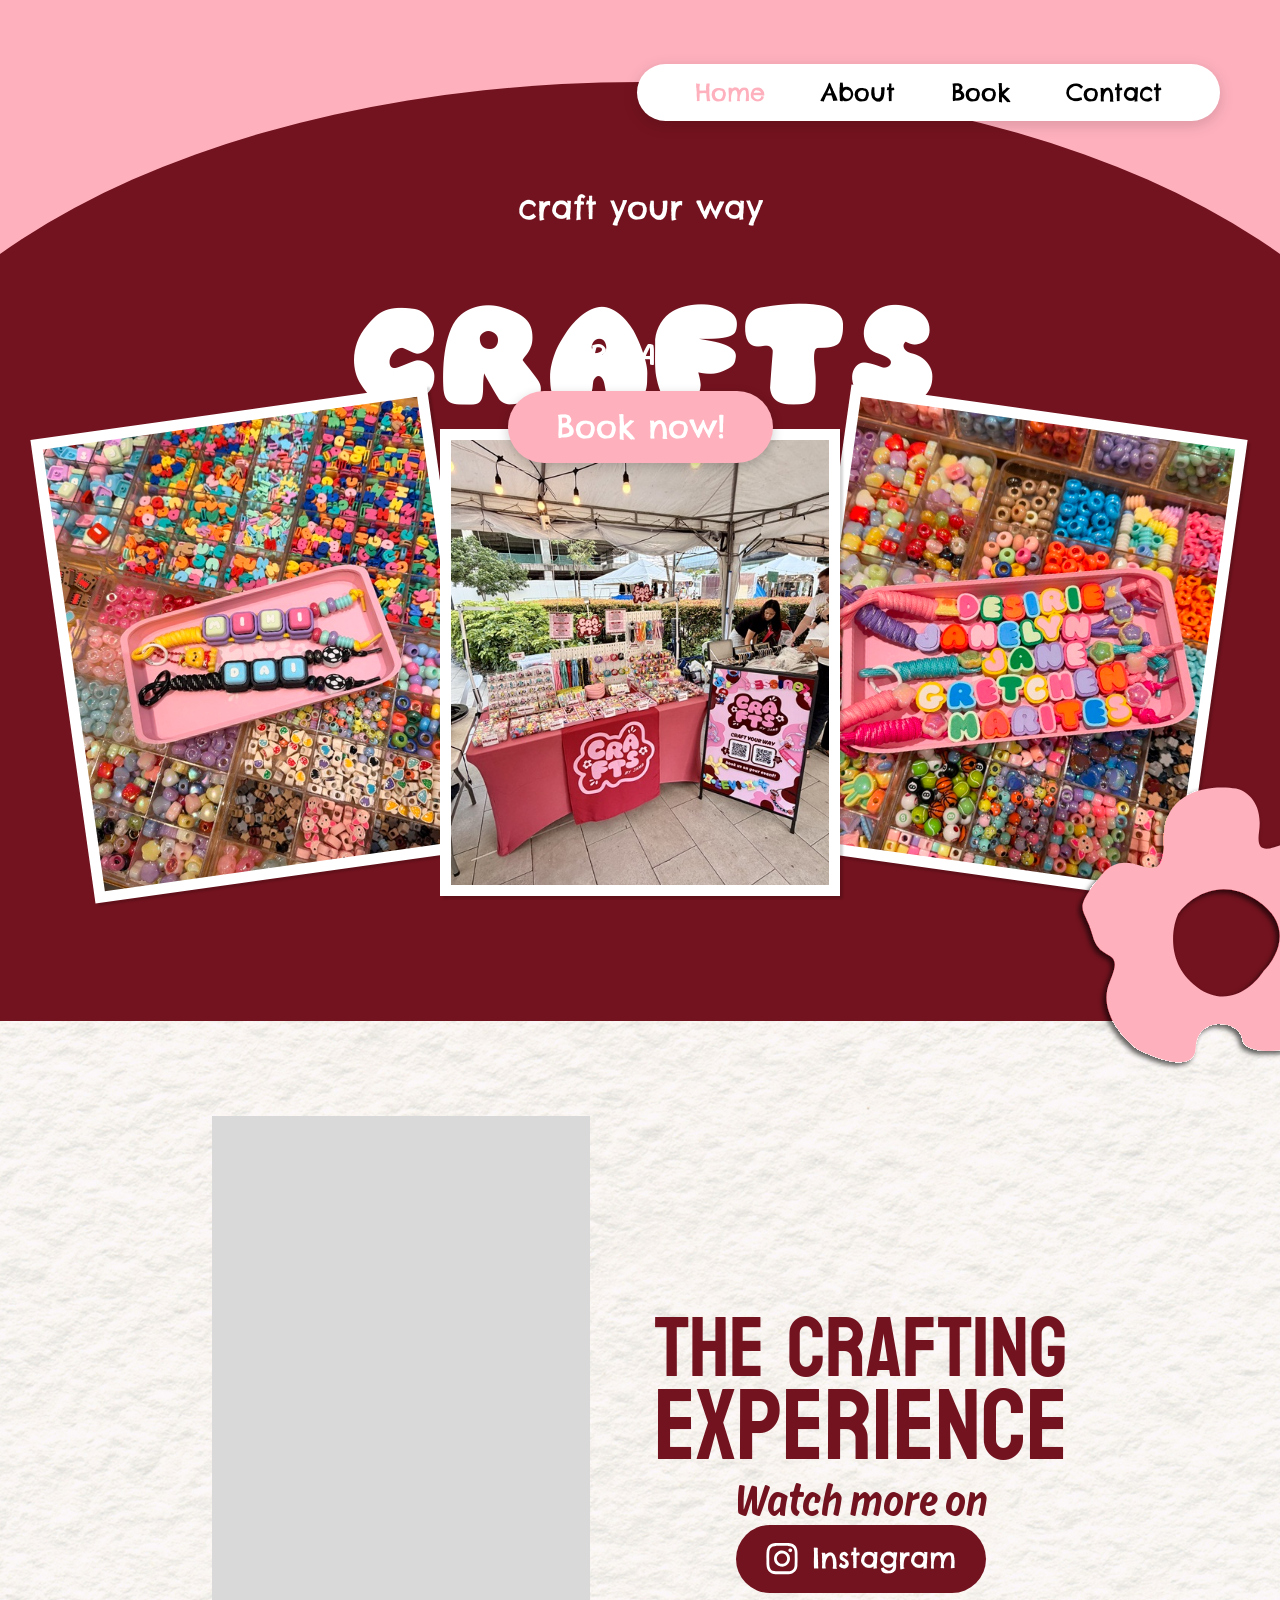
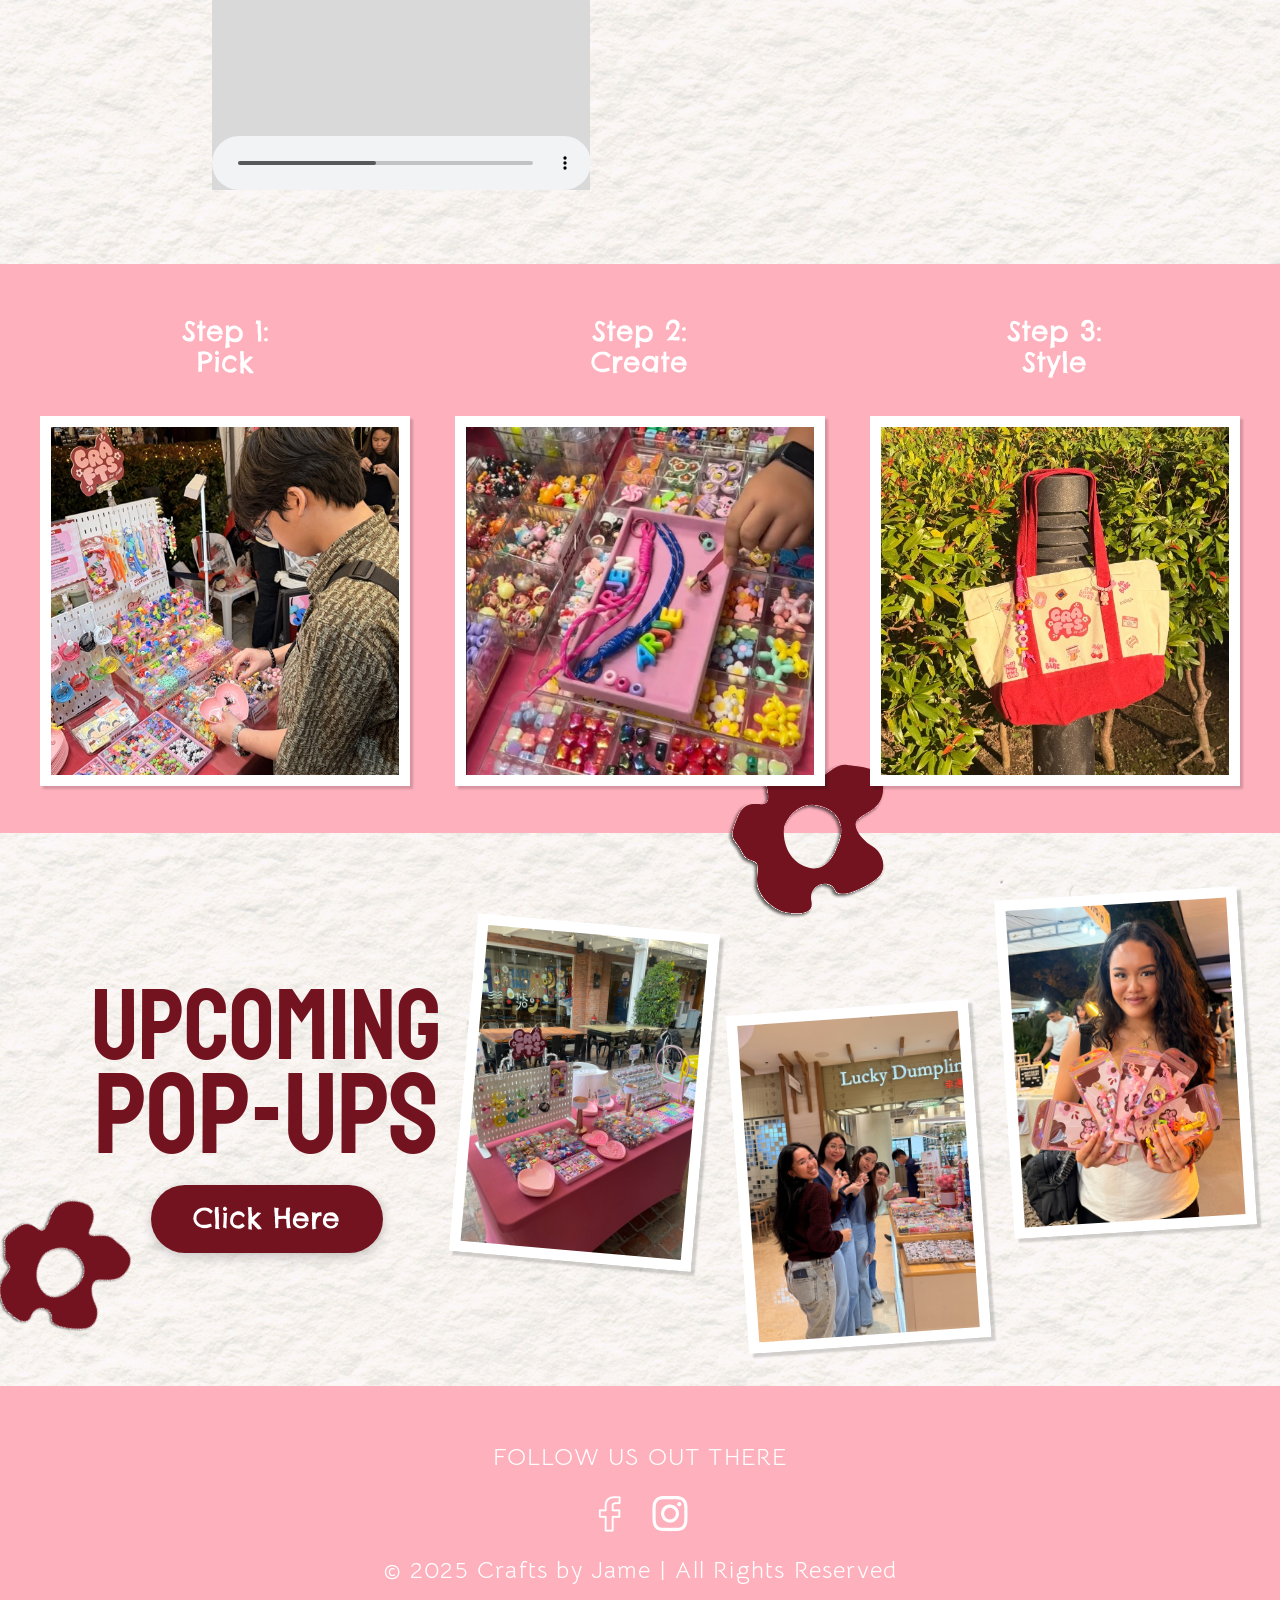
==== commit a4e663d7: "Updated viewport rules and CSS" ====
--- a/index.html
+++ b/index.html
@@ -57,8 +57,11 @@
         <a class="book_button" href="book.html">Book now!</a>
 
         <!-- Decorative flowers: empty alt so screen readers skip them -->
-        <img class="flower flower_1" src="img/flower_pink.svg" alt="" aria-hidden="true">
-        <img class="flower flower_landing_left" src="img/flower_pink.png" alt="" aria-hidden="true">
+        <picture>
+          <source media="(min-width: 1024px)" srcset="img/flower_lightpink.svg">
+          <img class="flower flower_1" src="img/flower_pink.svg" alt="" aria-hidden="true">
+        </picture>
+        <img class="flower flower_landing_left" src="img/flower_lightpink.svg" alt="" aria-hidden="true">
       </section>
 
       <section id="reel_section" class="home">
@@ -81,8 +84,8 @@
           <img src="img/instagram_icon.svg" alt="">Instagram
         </a>
 
-        <img class="flower flower_2" src="img/flower_pink.png" alt="" aria-hidden="true">
-        <img class="flower flower_3" src="img/flower_pink.png" alt="" aria-hidden="true">
+        <img class="flower flower_2" src="img/flower_pink.svg" alt="" aria-hidden="true">
+        <img class="flower flower_3" src="img/flower_pink.svg" alt="" aria-hidden="true">
       </section>
 
 
@@ -102,8 +105,8 @@
             <div class="step_photo_wrap"><img src="img/step_3.jpg" alt="Step 3"></div>
           </article>
         </div>
-        <img class="flower flower_steps_left" src="img/flower_lightpink.png" alt="" aria-hidden="true">
-        <img class="flower flower_steps_right" src="img/flower_lightpink.png" alt="" aria-hidden="true">
+        <img class="flower flower_steps_left" src="img/flower_lightpink.svg" alt="" aria-hidden="true">
+        <img class="flower flower_steps_right" src="img/flower_lightpink.svg" alt="" aria-hidden="true">
         <img class="flower flower_steps_bottom" src="img/flower_maroon.svg" alt="" aria-hidden="true">
       </section>
 
@@ -118,7 +121,7 @@
         <div id="popup_display">
           <img id="popup_1" src="img/pop_up_1.jpg" alt="Pop up 1">
           <img id="popup_2" src="img/pop_up_2.jpg" alt="Pop up 2">
-          <img id="popup_3" src="img/pop_up_1.jpg" alt="Pop up 3">
+          <img id="popup_3" src="img/pop_up_3.jpg" alt="Pop up 3">
         </div>
 
         <img class="flower flower_4" src="img/flower_maroon.svg" alt="" aria-hidden="true">
--- a/styles.css
+++ b/styles.css
@@ -27,6 +27,7 @@
   --paper: #F7F3F0;          /* fallback color while the paper image loads */
   --paper_img: url('img/paper_bg.jpg');
   --photo_shadow: 6px 5px 2px #0003;
+  --photo_border: 4px;          /* white frame around every photo: 4px on phone + tablet, 11px on desktop (set again in the 1024px block) */
 }
 
 .chelsea-market-regular {
@@ -355,16 +356,13 @@
 
 .photo_container {
   position: absolute;
-  padding: 4px;
-  background: white;
+  padding: var(--photo_border);
   box-shadow: var(--photo_shadow);
   box-sizing: border-box;
 }
 
 .photo_container img {
   display: block;
-  width: 550x;
-  height: 450px;
   object-fit: cover;
   object-position: center;
 }
@@ -446,7 +444,7 @@
 /* "Watch more on" uses the .ahkio class for its font */
 .watch_more {
   margin-top: 2px;
-  font-size: 14px;
+  font-size: 20px;
   line-height: 1.1;
   color: var(--maroon);
 }
@@ -565,7 +563,7 @@
   height: 215px;
   aspect-ratio: 2 / 3;
   box-sizing: border-box;
-  padding: 4px;
+  padding: var(--photo_border);
   background: var(--white);
   box-shadow: var(--photo_shadow);
   object-fit: cover;
@@ -630,7 +628,7 @@
   height: 227px;
   margin: 15px auto 0;
   box-sizing: border-box;
-  padding: 4px;
+  padding: var(--photo_border);
   background: var(--white);
   box-shadow: var(--photo_shadow);
   object-fit: cover;
@@ -676,7 +674,7 @@
   width: 151px;
   height: 146px;
   box-sizing: border-box;
-  padding: 4px;
+  padding: var(--photo_border);
   background: var(--white);
   box-shadow: var(--photo_shadow);
   object-fit: cover;
@@ -743,7 +741,7 @@
   width: 122px;
   height: 153px;
   box-sizing: border-box;
-  padding: 4px;
+  padding: var(--photo_border);
   background: var(--white);
   box-shadow: var(--photo_shadow);
   object-fit: cover;
@@ -1461,9 +1459,7 @@
   display: block;
 }
 
-/* The Facebook icon is an <img>, so CSS can't change its SVG stroke (that's why the old #fb rule did nothing).
-   Instead, four tiny white drop-shadows (no blur) are stacked around the icon to thicken its lines by ~1px.
-   Raise or lower the 0.45px to make the stroke thicker or thinner. Only the footer's Facebook icon is affected. */
+/* Social icon colour and weight: see "SOCIAL ICONS" at the end of this file. */
 
 @media (prefers-reduced-motion: reduce) {
   html { scroll-behavior: auto; }
@@ -1553,12 +1549,8 @@
 
   #photo_display {
     max-width: 900px;
-    height: 500px;
+    height: 460px;
     margin: 9px auto 0;
-  }
-
-  .photo_container {
-    padding: 7px;
   }
 
   .book_button {
@@ -1568,7 +1560,7 @@
   }
 
   .flower_1 {
-    width: 250px;
+    width: 350px;
     right: -65px;
     top: 620px;
   }
@@ -1604,7 +1596,7 @@
   }
 
   .flower_2 {
-    width: 205px;
+    width: 105px;
     left: -16px;
     top: 500px;
   }
@@ -1651,11 +1643,11 @@
   #popup_display img {
     width: 340px;
     height: 387px;
-    padding: 4px;
+    padding: var(--photo_border);
   }
 
   #popup_1 {
-    margin-top: 29px;
+    margin-top: 39px;
   }
 
   .flower_4 {
@@ -1693,10 +1685,10 @@
   }
 
   #about_photo {
-    width: min(100%, 596px);
-    height: 500px;
+    width: min(100%, 506px);
+    height: 421px;
     margin: 27px auto 0;
-    padding: 4px;
+    padding: var(--photo_border);
   }
 
   /* ---- About: products ---- */
@@ -1707,7 +1699,7 @@
   .products_heading {
     margin-top: -63px;
     font-size: 64px;                              /* phone 34px x (64 / 47), the same step-up as .jl_chubby */
-    -webkit-text-stroke: 7px var(--maroon);
+    -webkit-text-stroke: 5px var(--maroon);
     text-shadow: 0 14px 14px #0003;
   }
 
@@ -1723,7 +1715,7 @@
   .product img {
     width: 272px;
     height: 263px;
-    padding: 4px;
+    padding: var(--photo_border);
   }
 
   .product_info {
@@ -1790,17 +1782,17 @@
   #book_photos img {
     width: 238px;
     height: 281px;
-    padding: 4px;
+    padding: var(--photo_border);
   }
 
   #book_1 {
-    left: 92px;
+    left: 77px;
     top: 176px;
   }
 
   #book_2 {
-    left: 196px;
-    top: 250px;
+    left: 176px;
+    top: 220px;
   }
 
   #book_text {
@@ -1848,13 +1840,13 @@
 
   .package_heading {
     font-size: 64px;
-    -webkit-text-stroke-width: 9px;
+    -webkit-text-stroke-width: 5px;
     text-shadow: 0 9px 9px #0003;
   }
 
   .package_start {
-    margin-top: -8px;
-    margin-bottom: 24px;
+    margin-top: -28px;
+    /* margin-bottom: 5px; */
     font-size: 40px;
   }
 
@@ -2037,6 +2029,9 @@
     padding: 317px 36px 142px;
   }
 
+  .contact_heading1, .contact_heading2 {
+    font-size: 90px;             /* koulen, phone 48px x (74 / 48) */
+  }
   .contact_heading2 {
     margin-top: 4px;
   }
@@ -2084,8 +2079,8 @@
   }
 
   #calendar_section::before {
-    width: 864px;
-    margin-left: -441px;
+    width: 900px;
+    margin-left: -448px;
   }
 
   .calendar_heading {
@@ -2158,7 +2153,7 @@
   #calendar_section .flower_6 {
     width: 166px;
     right: -18px;
-    bottom: -14px;
+    bottom: 7px;
   }
 }
 
@@ -2263,12 +2258,13 @@
     display: block;
   }
 
-  /* Home page only: logo hidden on desktop */
+  /* Home page only: logo is invisible on desktop, but it still takes up its space (visibility, not display:none)
+     so the nav pill sits at the same height as on every other page */
   body:has(#landing_section) #site_header {
     justify-content: flex-end;
   }
   body:has(#landing_section) #logo {
-    display: none;
+    visibility: hidden;
   }
 
   /* Hamburger & close buttons hidden on desktop */
@@ -2396,11 +2392,6 @@
     margin: -75px 0 0;
   }
 
-  .photo_container {
-    box-sizing: border-box;
-    padding: 8px;
-  }
-
   #photo_1_container {
     width: 200px;
     height: 500px;
@@ -2429,24 +2420,6 @@
     top: 22px;
     transform: rotate(8deg);
     z-index: 1;
-  }
-
-  #landing_section .flower_1 {
-    display: block;
-    width: 230px;
-    left: auto;
-    right: -75px;
-    top: auto;
-    bottom: -50px;
-    z-index: 3;
-  }
-
-  .flower_landing_left {
-    display: block;
-    width: 150px;
-    left: -50px;
-    top: 540px;
-    z-index: 3;
   }
 
   /* ---- Reel: video on the left, text block centered on the right ---- */
@@ -2505,10 +2478,11 @@
     grid-column: 2;
     grid-row: 3;
     order: 0;
-    margin-top: 28px;
+    margin-top: 5px;
     font-size: clamp(22px, 2.2vw, 32px);
     line-height: 1.1;
     color: var(--maroon);
+    font-size: 46px;
   }
 
   .reel_button {
@@ -2519,8 +2493,8 @@
     display: inline-flex;
     align-items: center;
     gap: 14px;
-    margin-top: 10px;
-    padding: 17px 48px;
+    margin-top: -1px;
+    padding: 17px 30px;
     font-size: clamp(22px, 2.2vw, 32px);
     background: var(--maroon);
     color: var(--white);
@@ -2578,7 +2552,7 @@
     box-sizing: border-box;
     width: 100%;
     aspect-ratio: 1 / 1;
-    padding: 7px;
+    padding: var(--photo_border);
     background: var(--white);
     box-shadow: var(--photo_shadow);
   }
@@ -2588,39 +2562,6 @@
     width: 100%;
     height: 100%;
     object-fit: cover;
-  }
-
-  /* Flowers: the first three sit behind the photos, the maroon one straddles the section edge */
-  .flower_steps_left {
-    display: block;
-    width: 135px;
-    left: -4px;
-    top: 20px;
-    z-index: 0;
-  }
-
-  .flower_steps_mid {
-    display: block;
-    width: 170px;
-    left: 30%;
-    top: 210px;
-    z-index: 0;
-  }
-
-  .flower_steps_right {
-    display: block;
-    width: 150px;
-    right: 6px;
-    top: 125px;
-    z-index: 0;
-  }
-
-  .flower_steps_bottom {
-    display: block;
-    width: 157px;
-    left: 58.9%;
-    bottom: -85px;
-    z-index: 10;
   }
 
   /* ---- Pop-ups: heading + button on the left, three tilted photos on the right ---- */
@@ -2691,7 +2632,7 @@
     width: clamp(190px, 19vw, 280px);
     height: auto;
     aspect-ratio: 285 / 397;
-    padding: 7px;
+    padding: var(--photo_border);
   }
 
   #popup_1 {
@@ -2708,16 +2649,6 @@
     display: block;
     margin-top: 0;
     transform: rotate(-3.5deg);
-  }
-
-  #popup_section .flower_4 {
-    display: block;
-    width: 125px;
-    left: -5px;
-    right: auto;
-    top: auto;
-    bottom: 50px;
-    transform: rotate(15deg);
   }
 
   #popup_section .flower_5 {
@@ -2810,7 +2741,7 @@
     max-width: none;
     aspect-ratio: 750 / 626;
     margin: 0;
-    padding: 7px;
+    padding: var(--photo_border);
     box-sizing: border-box;
     background: var(--white);
     box-shadow: var(--photo_shadow);
@@ -2875,7 +2806,7 @@
     width: clamp(280px, 28.5vw, 410px);
     height: auto;
     aspect-ratio: 410 / 390;
-    padding: 6px;
+    padding: var(--photo_border);
     transform: rotate(8deg);
   }
 
@@ -2960,19 +2891,19 @@
   /* Photo positions are measured from the page center (50%) so they stay put on wider screens */
   #book_photos img {
     margin-top: 50px;
-    padding: 5px;
+    padding: calc(var(--photo_border) / 1.9);   /* photos are scaled 1.9x, so divide to keep the visible border at 11px */
   }
 
   #book_1 {
-    left: calc(50% - 607px);
-    top: 235px;
-    transform: rotate(2deg) scale(2);
+    left: calc(50% - 557px);
+    top: 255px;
+    transform: rotate(1deg) scale(1.9);
   }
 
   #book_2 {
-    left: calc(50% - 307px);
+    left: calc(50% - 257px);
     top: 316px;
-    transform: rotate(-3deg) scale(2);
+    transform: rotate(-3deg) scale(1.9);
   }
 
   /* Anchored by its right edge (about 587px right of center) so the text grows leftwards if it is wider than expected */
@@ -3145,6 +3076,10 @@
   /* No note under Package C, so its tag gets the same space on top */
   #package_c .package_prices {
     margin-top: 12px;
+  }
+
+  .price_tag:only-child {
+    margin-top: -12px;
   }
 
   .package_prices .price_tag,
@@ -3396,7 +3331,7 @@
 
   #calendar_section::before {
     left: 50%;
-    width: max(1700px, 100%);
+    width: max(2200px, 100%);
     margin-left: 0;
     transform: translateX(-50%);
     border-radius: 50% 50% 0 0 / 480px 480px 0 0;
@@ -3503,7 +3438,6 @@
   #socials img {
     width: 36px;
     height: 36px;
-    filter: brightness(0) invert(1);
   }
 }
 
@@ -3521,7 +3455,7 @@
   align-items: stretch;
   justify-content: center;
   overflow: hidden;
-  padding: 5px;
+  padding: var(--photo_border);
   background: #fff;
   box-shadow: var(--photo_shadow);
 }
@@ -3549,7 +3483,7 @@
   width: 100%;
   aspect-ratio: 1 / 1;
   height: auto;
-  padding: 4px;
+  padding: var(--photo_border);
   box-shadow: var(--photo_shadow);
 }
 
@@ -3579,69 +3513,43 @@
   box-shadow: 3px 3px 2px rgba(0, 0, 0, 0.16);
 }
 
+/* The landing flower_1 sits inside a <picture> (pink on phone/tablet, light pink on desktop). The wrapper takes up no
+   space, so the flower still positions against #landing_section. */
+#landing_section picture {
+  display: contents;
+}
+
 /* Flowers: keep the decorations near the edges instead of covering the content. */
 #landing_section .flower_1 {
-  width: 82px;
-  right: -20px;
+  width: 112px;
+  right: -30px;
   top: auto;
   bottom: -18px;
 }
 
-#landing_section .flower_landing_left {
-  width: 54px;
-  left: -22px;
-  top: 255px;
-  z-index: 3;
-}
-
 #reel_section .flower_2 {
-  width: 66px;
+  width: 96px;
   left: -22px;
   top: 245px;
 }
 
 #reel_section .flower_3 {
-  width: 58px;
-  right: -14px;
+  width: 78px;
+  right: 28px;
   top: auto;
   bottom: 20px;
 }
 
-#steps_section .flower_steps_left {
-  width: 60px;
-  left: -12px;
-  top: 8px;
-}
-
-#steps_section .flower_steps_mid {
-  width: 66px;
-  left: 58%;
-  top: auto;
-  bottom: -32px;
-}
-
-#steps_section .flower_steps_right {
-  width: 62px;
-  right: -12px;
-  top: 55px;
-}
-
-#steps_section .flower_steps_bottom {
-  width: 58px;
-  left: 58%;
-  bottom: -28px;
-}
-
 #popup_section .flower_4 {
   width: 58px;
-  left: 52%;
-  bottom: 12px;
+  left: -10px;
+  bottom: -35px;
 }
 
 #popup_section .flower_5 {
-  width: 70px;
-  right: -18px;
-  top: 30px;
+  width: 60px;
+  right: -20px;
+  top: 70px;
 }
 
 /* Desktop/tablet layout: retain the reference's wider, centered photo composition. */
@@ -3656,7 +3564,7 @@
   }
 
   .photo_container {
-    padding: 7px;
+    padding: var(--photo_border);
   }
 
   #photo_1_container {
@@ -3681,7 +3589,7 @@
   }
 
   #steps_section .step_photo_wrap {
-    padding: 5px;
+    padding: var(--photo_border);
   }
 
   #popup_display {
@@ -3701,75 +3609,48 @@
   }
 
   #landing_section .flower_1 {
-    width: 120px;
+    width: 230px;
     right: -28px;
     top: auto;
     bottom: -18px;
   }
 
-  #landing_section .flower_landing_left {
-    width: 60px;
-    left: -18px;
-    top: 420px;
-  }
-
   #reel_section .flower_2 {
-    width: 80px;
-    left: -24px;
+    width: 190px;
+    left: -14px;
     top: 400px;
   }
 
   #reel_section .flower_3 {
-    width: 72px;
-    right: -18px;
+    width: 127px;
+    right: 90px;
     top: auto;
-    bottom: 24px;
-  }
-
-  #steps_section .flower_steps_left {
-    width: 70px;
-    left: -16px;
-    top: 10px;
-  }
-
-  #steps_section .flower_steps_mid {
-    width: 78px;
-    left: 58%;
-    bottom: -38px;
-    top: auto;
-  }
-
-  #steps_section .flower_steps_right {
-    width: 76px;
-    right: -16px;
-    top: 55px;
-  }
-
-  #steps_section .flower_steps_bottom {
-    width: 66px;
-    left: 58%;
-    bottom: -30px;
+    bottom: 54px;
   }
 
   #popup_section .flower_4 {
-    width: 72px;
-    left: 12%;
-    bottom: 14px;
+    width: 92px;
+    left: -23px;
+    bottom: -44px;
   }
 
   #popup_section .flower_5 {
-    width: 84px;
-    right: -24px;
-    top: 38px;
+    width: 104px;
+    right: -34px;
+    top: 168px;
   }
 }
 
 @media (min-width: 1024px) {
   #photo_display { height: 560px; }          /* the box the photos sit in */
 
+  .photo_container {
+    padding: var(--photo_border);                             /* white frame thickness */
+  }
+
   #photo_1_container {                        /* left photo */
     width: 400px;
-    height: 500px;
+    height: 468px;
     left: 31px;
     top: 22px;
     transform: rotate(-8deg);
@@ -3777,7 +3658,7 @@
 
   #photo_2_container {                        /* center photo, on top */
     width: 400px;
-    height: 490px;
+    height: 467px;
     left: calc(50% - 200px);
     top: 41px;
     transform: none;
@@ -3785,10 +3666,95 @@
 
   #photo_3_container {                        /* right photo */
     width: 400px;
-    height: 500px;
+    height: 468px;
     left: auto;
     right: 33px;
     top: 22px;
     transform: rotate(8deg);
   }
+
+  /* ============================================================
+     HOME PAGE FLOWERS (desktop). Edit the sizes and positions here.
+     This is the last block in the file and every selector starts with its #section, so these win over
+     the phone and tablet flower rules above. width sets the size (height follows); left/right/top/bottom
+     set the position.
+     ============================================================ */
+
+  /* Landing: bottom right, and the left one by the photos */
+  #landing_section .flower_1 {
+    display: block;
+    width: 300px;
+    left: auto;
+    right: -95px;
+    top: auto;
+    bottom: -50px;
+    z-index: 3;
+  }
+
+  #landing_section .flower_landing_left {
+    display: block;
+    width: 150px;
+    left: -30px;
+    top: 540px;
+    z-index: 3;
+  }
+
+  /* Steps: the first two sit behind the photos, the bottom one straddles the section edge */
+  #steps_section .flower_steps_left {
+    display: block;
+    width: 135px;
+    left: -4px;
+    top: 20px;
+    z-index: 0;
+  }
+
+  #steps_section .flower_steps_right {
+    display: block;
+    width: 150px;
+    right: 6px;
+    top: 125px;
+    z-index: 0;
+    transform: rotate(-30deg);
+  }
+
+  #steps_section .flower_steps_bottom {
+    display: block;
+    width: 157px;
+    left: 56.9%;
+    bottom: -85px;
+    z-index: 0;
+  }
+
+  /* Pop-ups: bottom left (the reel flowers and the pop-up flower_5 are hidden on desktop) */
+  #popup_section .flower_4 {
+    display: block;
+    width: 125px;
+    left: -5px;
+    right: auto;
+    top: auto;
+    bottom: 50px;
+    transform: rotate(32deg);
+  }
+}
+
+/* ============================================================
+   PHOTO FRAMES
+   One token drives every white photo border (homepage hero, steps, pop-ups, About photo + products, Book photos).
+   Phone and tablet: 4px. Desktop (1024px and up): 11px.
+   ============================================================ */
+@media (min-width: 1024px) {
+  :root {
+    --photo_border: 11px;
+  }
+}
+
+/* ============================================================
+   SOCIAL ICONS (footer on every page + Contact page buttons)
+   Both icons are forced to plain white so they match in every viewport. The Facebook and Instagram SVGs
+   share the same 24px grid and 2px stroke, so they also have the same visual weight.
+   ============================================================ */
+#socials img,
+#contact_buttons img {
+  filter: brightness(0) invert(1);
+  opacity: 1;
 }
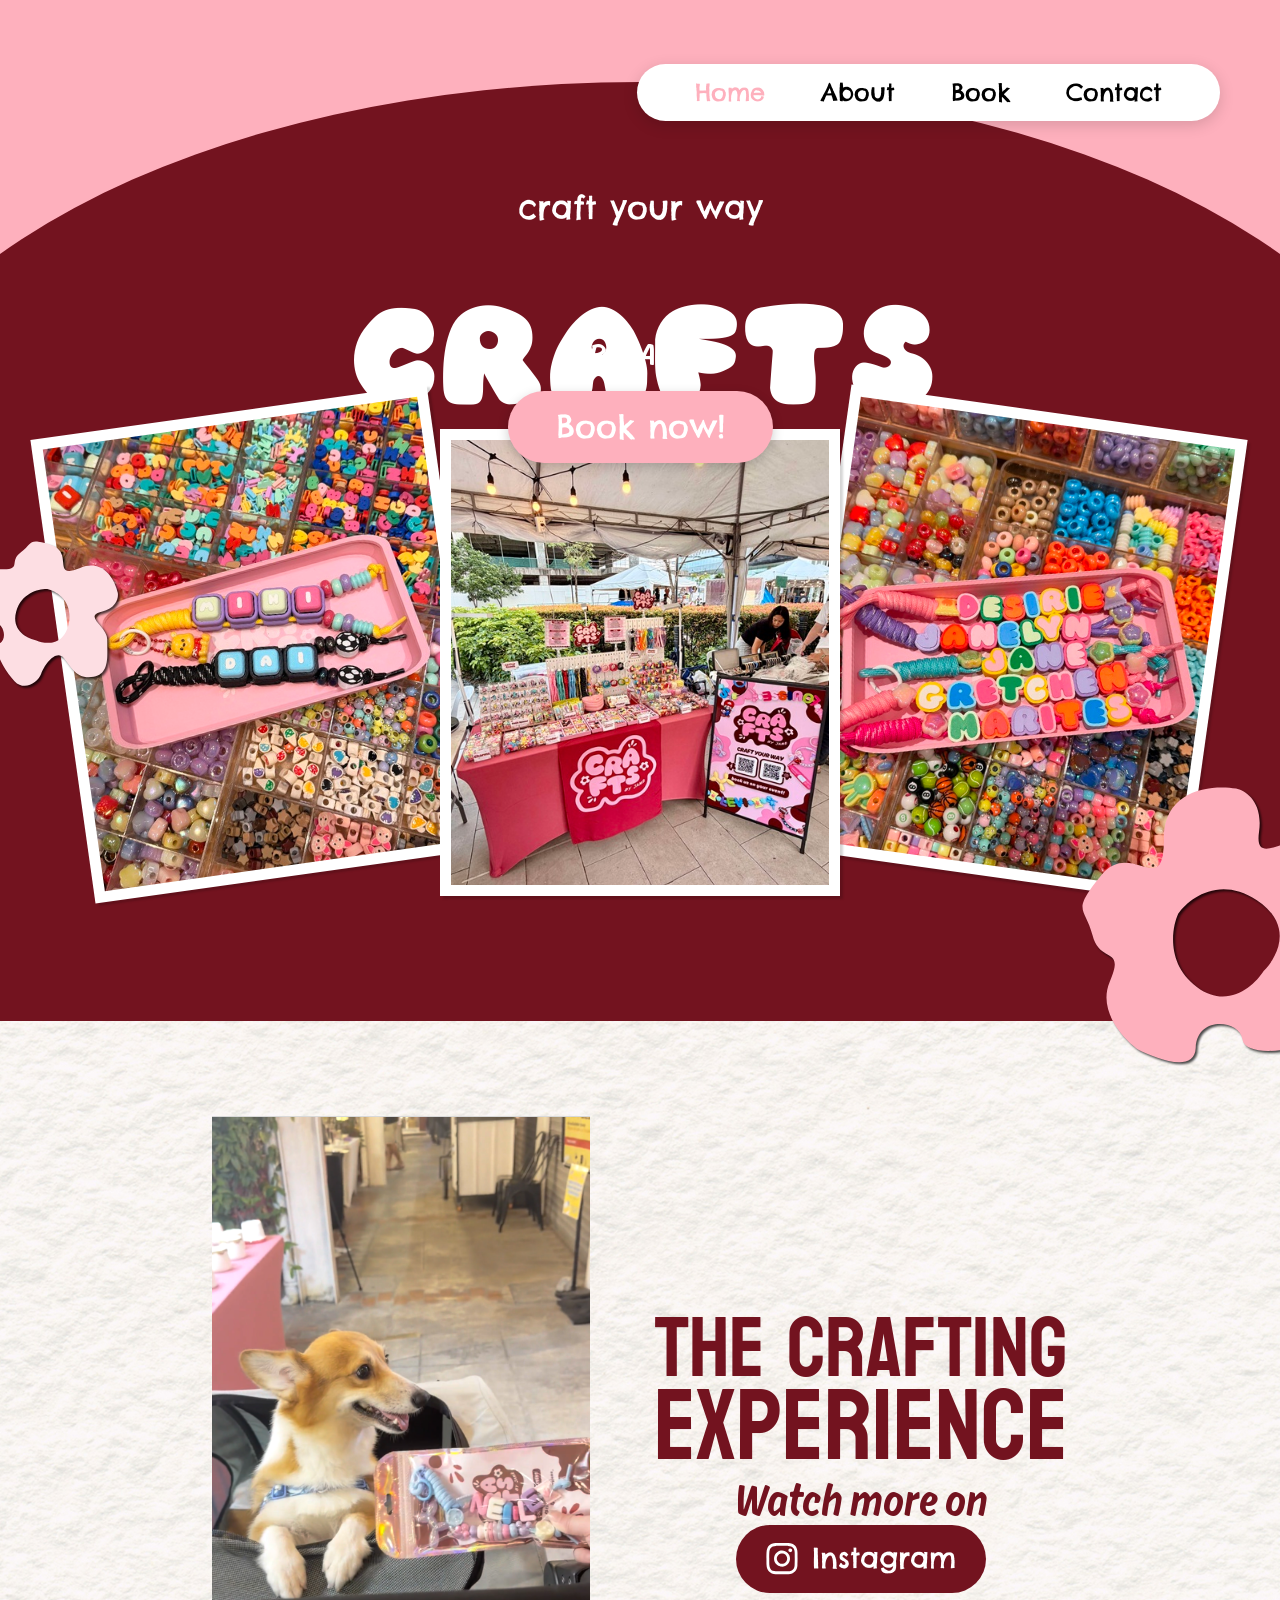
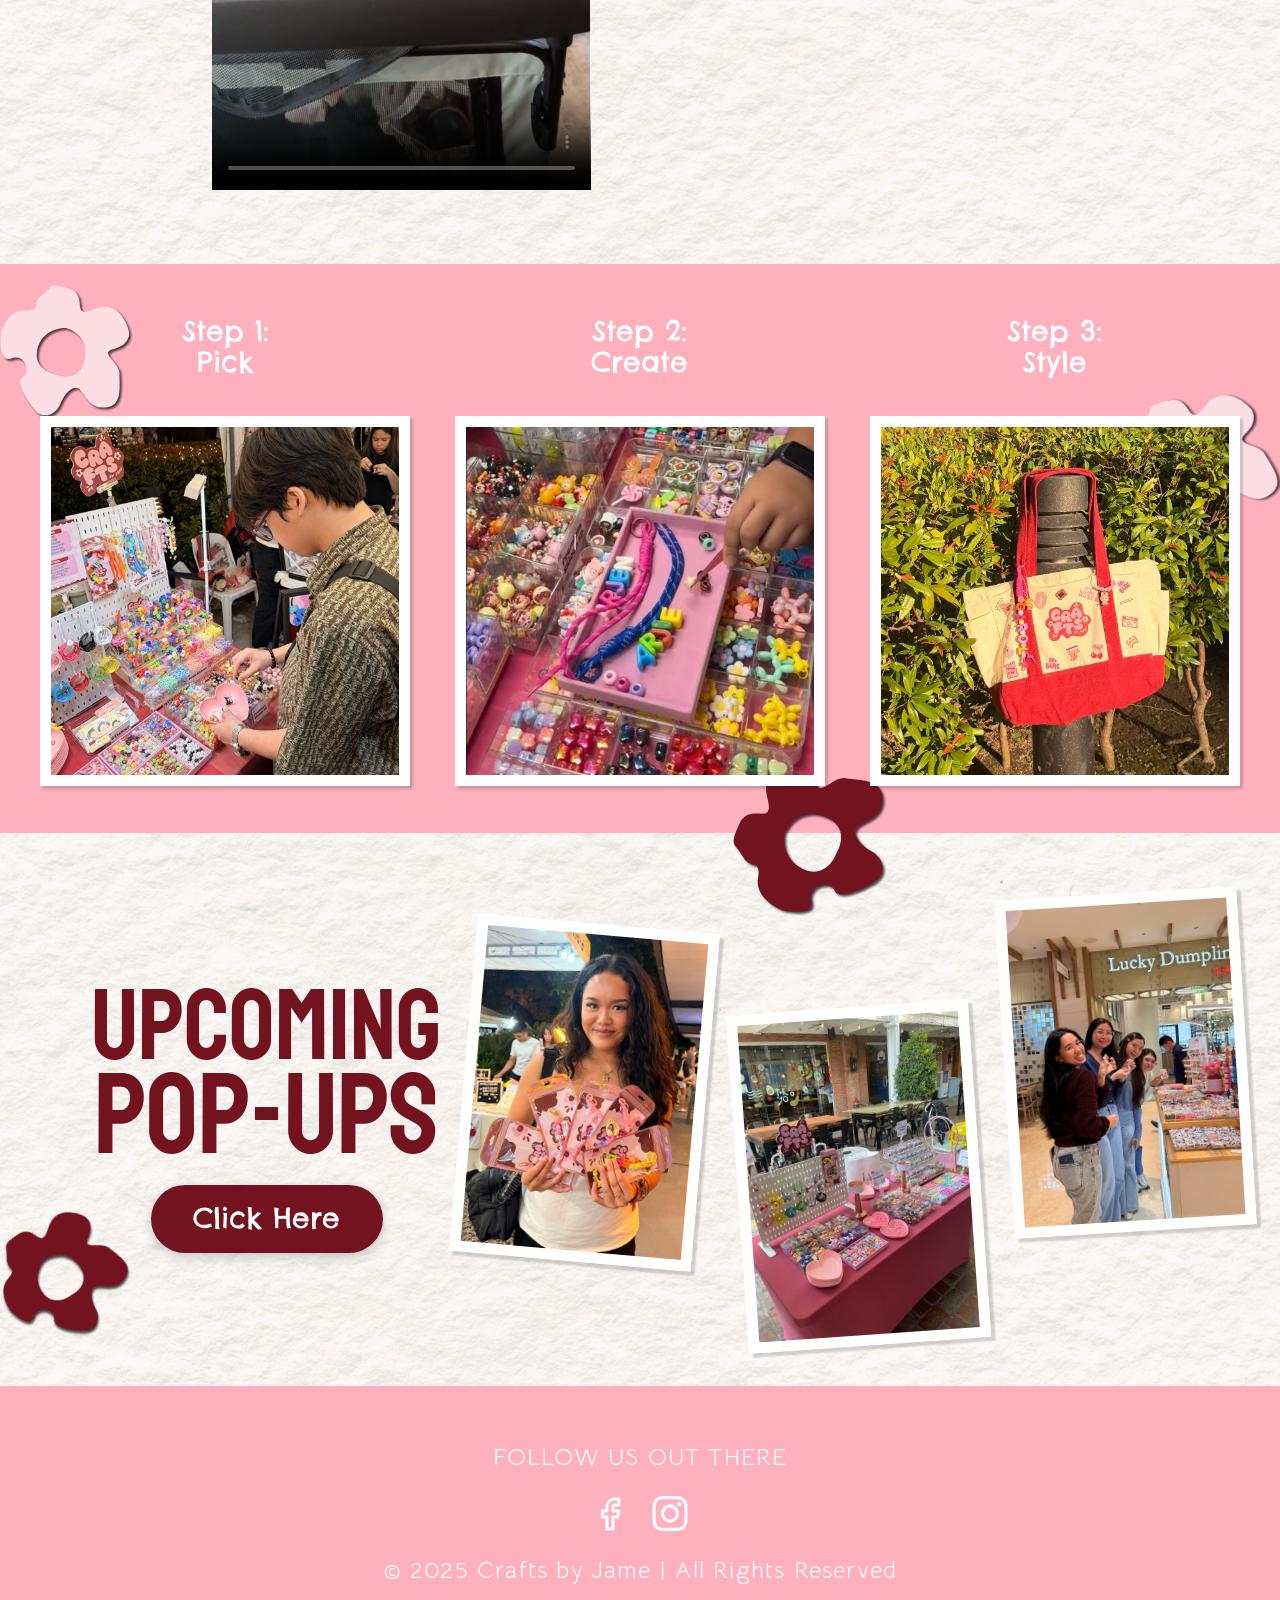
==== commit ebef3ea3: "reel poster" ====
--- a/index.html
+++ b/index.html
@@ -72,7 +72,7 @@
 
         <!-- The grey box in your design. Swap for a <video> or a thumbnail image -->
         <div id="reel_display">
-          <video controls>
+          <video controls poster="img/reel_poster.png">
             <source src="img/reel.mp4" type="video/mp4">
             <!--VIDEO REEL DOES NOT INCLUDE CAPTIONS/DESCRIPTIVE ASSISTANCE NOT NEEDED-->
           </video>
--- a/styles.css
+++ b/styles.css
@@ -3757,4 +3757,17 @@
 #contact_buttons img {
   filter: brightness(0) invert(1);
   opacity: 1;
+}
+
+.flower {
+  filter: drop-shadow(2px 2px 1px rgba(0, 0, 0, 0.7));
+}
+
+@supports (-webkit-touch-callout: none) {
+  .heading { margin-top: 20px; }   /* phone: your final number */
+}
+@supports (-webkit-touch-callout: none) {
+  @media (min-width: 700px) {
+    .heading { margin-top: 10px; } /* tablet: roughly your phone number x 1.8 */
+  }
 }
